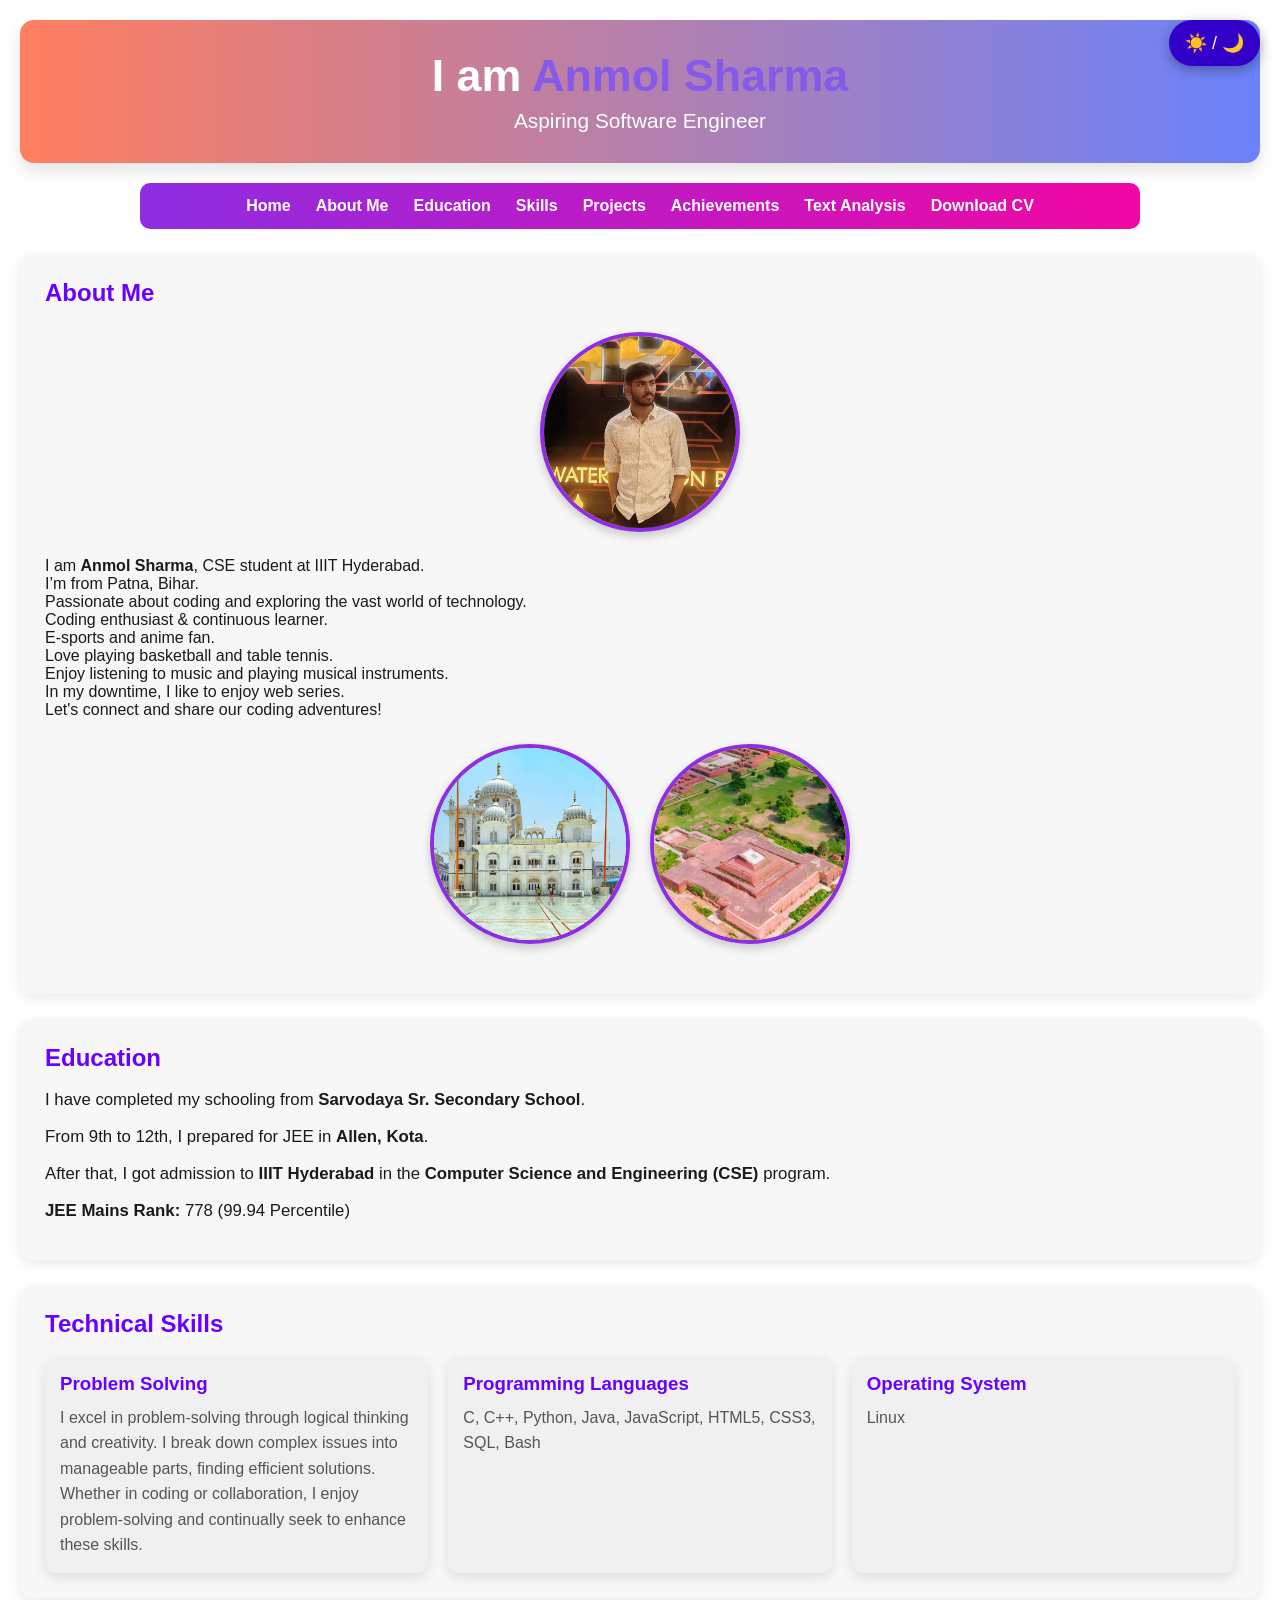
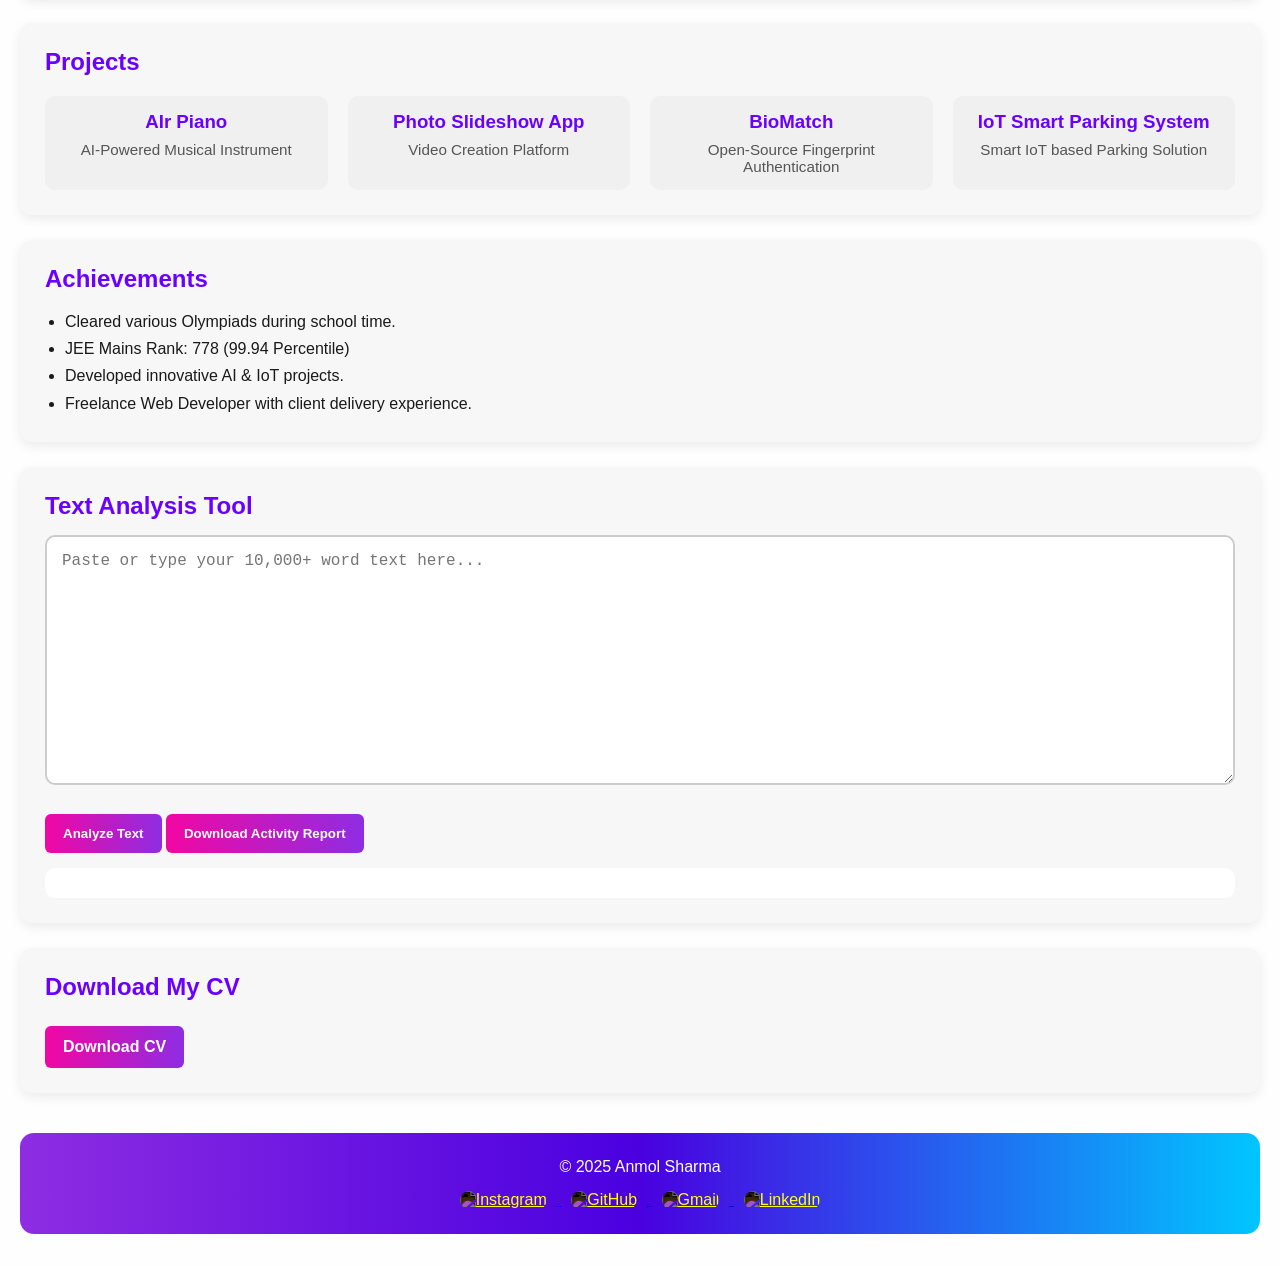
==== index.html @ 93cb4951 "Update index.html" ====
<!DOCTYPE html>
<html lang="en">

<head>
    <meta charset="UTF-8">
    <meta name="viewport" content="width=device-width, initial-scale=1.0">
    <title>Anmol Sharma | Portfolio</title>
    <link rel="stylesheet" href="style.css">
    <script src="script.js" defer></script>
</head>

<body id="home">

    <!-- Toggle Dark/Light Mode -->
    <div class="toggle-btn" onclick="toggleMode()">☀️ / 🌙</div>

    <header>
        <h1>I am <span class="typewriter"></span></h1>
        <p>Aspiring Software Engineer</p>
    </header>

    <!-- Navigation Bar -->
    <nav class="navbar">
        <a href="#home">Home</a>
        <a href="#about">About Me</a>
        <a href="#education">Education</a>
        <a href="#skills">Skills</a>
        <a href="#projects">Projects</a>
        <a href="#achievements">Achievements</a>
        <a href="#text-analysis">Text Analysis</a>
        <a href="#cv">Download CV</a>
    </nav>

    <!-- About Section -->
    <section id="about">
        <h2>About Me</h2>
    
        <div class="profile-container">
            <img src="anmol.jpg" alt="Anmol Sharma">
        </div>
    
        <p>I am <strong> Anmol Sharma</strong>, CSE student at IIIT Hyderabad.</p>
    
        <p>I’m from Patna, Bihar.</p>
    
        <p>Passionate about coding and exploring the vast world of technology.</p>
    
        <p>Coding enthusiast & continuous learner.</p>
    
        <p>E-sports and anime fan.</p>
    
        <p>Love playing basketball and table tennis.</p>
    
        <p>Enjoy listening to music and playing musical instruments.</p>
    
        <p>In my downtime, I like to enjoy web series.</p>
    
        <p>Let's connect and share our coding adventures!</p>
    
        <div class="profile-container">
            <img src="birthplace.jpg" alt="Birthplace">
            <img src="birthplace2.jpg" alt="Birthplace">
        </div>
    </section>

    <section id="education">
        <h2>Education</h2>
        <p>I have completed my schooling from <strong>Sarvodaya Sr. Secondary School</strong>.</p>
        <p>From 9th to 12th, I prepared for JEE in <strong>Allen, Kota</strong>.</p>
        <p>After that, I got admission to <strong>IIIT Hyderabad</strong> in the <strong>Computer Science and Engineering (CSE)</strong> program.</p>
        <p><strong>JEE Mains Rank:</strong> 778 (99.94 Percentile)</p>
    </section>

    <section id="skills">
        <h2>Technical Skills</h2>
    
        <div class="skills-container">
    
            <div class="skill-card">
                <h3>Problem Solving</h3>
                <p>I excel in problem-solving through logical thinking and creativity. I break down complex issues into manageable parts, finding efficient solutions. Whether in coding or collaboration, I enjoy problem-solving and continually seek to enhance these skills.</p>
            </div>
    
            <div class="skill-card">
                <h3>Programming Languages</h3>
                <p>C, C++, Python, Java, JavaScript, HTML5, CSS3, SQL, Bash</p>
            </div>
    
            <div class="skill-card">
                <h3>Operating System</h3>
                <p>Linux</p>
            </div>
    
        </div>
    </section>

    <section id="projects">
        <h2>Projects</h2>
    
        <div class="project-list">
            <div class="project-item">
                <a href="https://github.com/cyclomati/AIr-Piano-Interactive-AI-Powered-Musical-Instrument.git" target="_blank">
                    <h3>AIr Piano</h3>
                    <p>AI-Powered Musical Instrument</p>
                </a>
            </div>
    
            <div class="project-item">
                <a href="https://github.com/cyclomati/Photo-slideshow-App-Web-Based-Video-Creation-Platform-.git" target="_blank">
                    <h3>Photo Slideshow App</h3>
                    <p>Video Creation Platform</p>
                </a>
            </div>
    
            <div class="project-item">
                <h3>BioMatch</h3>
                <p>Open-Source Fingerprint Authentication</p>
            </div>
    
            <div class="project-item">
                <h3>IoT Smart Parking System</h3>
                <p>Smart IoT based Parking Solution</p>
            </div>
        </div>
    </section>

    <section id="achievements">
        <h2>Achievements</h2>
        <ul>
            <li>Cleared various Olympiads during school time.</li>
            <li>JEE Mains Rank: 778 (99.94 Percentile)</li>
            <li>Developed innovative AI & IoT projects.</li>
            <li>Freelance Web Developer with client delivery experience.</li>
        </ul>
    </section>
    
    <section id="text-analysis">
        <h2>Text Analysis Tool</h2>
        <textarea id="inputText" rows="12" placeholder="Paste or type your 10,000+ word text here..."></textarea>
        <br>
        <button onclick="analyzeText()" class="btn">Analyze Text</button>
        <button onclick="downloadReport()" class="btn">Download Activity Report</button>
        <div id="analysisResult"></div>
    </section>

    <section id="cv">
        <h2>Download My CV</h2>
        <a href="AnmolResume.pdf" download class="btn">Download CV</a>
    </section>

    <footer>
        <p class="glow">&copy; 2025 Anmol Sharma</p>
        <div class="social-icons">
            <a href="https://www.instagram.com/anmol_sharma_006900" target="_blank">
                <img src="https://cdn.jsdelivr.net/gh/simple-icons/simple-icons/icons/instagram.svg" alt="Instagram">
            </a>
            <a href="https://github.com/cyclomati" target="_blank">
                <img src="https://cdn.jsdelivr.net/gh/simple-icons/simple-icons/icons/github.svg" alt="GitHub">
            </a>
            <a href="mailto:anmolsharma006900@gmail.com">
                <img src="https://cdn.jsdelivr.net/gh/simple-icons/simple-icons/icons/gmail.svg" alt="Gmail">
            </a>
            <a href="https://www.linkedin.com/in/anmol-sharma-aab67a315/" target="_blank">
                <img src="https://cdn.jsdelivr.net/gh/simple-icons/simple-icons/icons/linkedin.svg" alt="LinkedIn">
        </div>
    </footer>

</body>

</html>
---- style.css ----
/* Reset */
* {
  margin: 0;
  padding: 0;
  box-sizing: border-box;
  transition: all 0.3s ease;
  scroll-behavior: smooth;
}

body {
  background-color: #fefefe;
  color: #1a1a1a;
  padding: 20px;
  font-family: 'Segoe UI', Tahoma, Geneva, Verdana, sans-serif;
}

.dark-mode {
  background-color: #121212;
  color: #e0e0e0;
}

/* Header */
header {
  background: linear-gradient(90deg, #ff7e5f, #6a82fb);
  color: white;
  text-align: center;
  padding: 30px 10px;
  border-radius: 14px;
  margin-bottom: 20px;
  box-shadow: 0 8px 16px rgba(0,0,0,0.1);
}

header h1 {
  font-size: 2.8rem;
}

header p {
  font-size: 1.3rem;
  margin-top: 8px;
}

/* Toggle Button */
.toggle-btn {
  position: fixed;
  top: 20px;
  right: 20px;
  background: #3200c8;
  color: #fff;
  padding: 12px 16px;
  border-radius: 50px;
  font-size: 18px;
  cursor: pointer;
  z-index: 1001;
  box-shadow: 0 4px 12px rgba(0, 0, 0, 0.3);
}

.toggle-btn:hover {
  background: #ff7e5f;
  transform: rotate(180deg);
}

/* Navbar */
.navbar {
  display: flex;
  flex-wrap: wrap;
  justify-content: center;
  gap: 25px;
  background: linear-gradient(90deg, #8e2de2, #f107a3);
  padding: 14px 20px;
  border-radius: 10px;
  margin: 20px auto;
  max-width: 1000px;
  position: sticky;
  top: 0;
  z-index: 1000;
}

.navbar a {
  color: #fff;
  text-decoration: none;
  font-weight: 600;
  font-size: 1rem;
}

.navbar a:hover {
  color: yellow;
}

/* Sections */
section {
  padding: 25px;
  margin: 25px 0;
  background-color: #f7f7f7;
  border-radius: 12px;
  box-shadow: 0 4px 12px rgba(0,0,0,0.08);
}

.dark-mode section {
  background-color: #1f1f1f;
}

section h2 {
  margin-bottom: 15px;
  color: #6a00ff;
}

/* Profile Image */
.profile-container {
  display: flex;
  justify-content: center;
  margin: 15px 0;
}

.profile-container img {
  width: 200px;
  height: 200px;
  border-radius: 50%;
  object-fit: cover;
  border: 4px solid #8e2de2;
  box-shadow: 0 4px 10px rgba(0, 0, 0, 0.2);
  transition: transform 0.3s;
}

.profile-container img:hover {
  transform: scale(1.1);
}

/* Lists */
ul {
  padding-left: 20px;
  line-height: 1.7;
}

/* Images */
img {
  width: 200px;
  height: auto;
  border-radius: 10px;
  margin: 10px;
}

/* Textarea */
#inputText {
  width: 100%;
  padding: 15px;
  border-radius: 10px;
  font-size: 1rem;
  border: 2px solid #ccc;
  margin-bottom: 15px;
  resize: vertical;
}

.dark-mode #inputText {
  background-color: #222;
  color: #eee;
  border-color: #555;
}

/* Analysis Result */
#analysisResult {
  background-color: #ffffff;
  color: #000000;
  padding: 15px;
  border-radius: 10px;
  margin-top: 15px;
  white-space: pre-wrap;
}

.dark-mode #analysisResult {
  background-color: #1f1f1f;
  color: #e0e0e0;
}

/* Button */
.btn {
  display: inline-block;
  background: linear-gradient(90deg, #f107a3, #8e2de2);
  color: white;
  padding: 12px 18px;
  border-radius: 6px;
  border: none;
  cursor: pointer;
  margin-top: 10px;
  font-weight: bold;
  text-decoration: none;
}

.btn:hover {
  background: linear-gradient(90deg, #8e2de2, #f107a3);
}

/* Footer */
footer {
  background: linear-gradient(90deg, #8e2de2, #4a00e0, #00c6ff);
  color: white;
  text-align: center;
  padding: 25px 10px;
  border-radius: 14px;
  margin-top: 40px;
}

.social-icons {
  margin-top: 15px;
}

.social-icons a img {
  width: 30px;
  margin: 0 10px;
  filter: invert(1);
  transition: transform 0.3s, filter 0.3s;
}

.social-icons a img:hover {
  transform: scale(1.3);
  filter: invert(0.5) sepia(1) hue-rotate(200deg) saturate(2);
}

/* Responsive */
@media (max-width: 768px) {
  header h1 {
    font-size: 2rem;
  }

  .navbar {
    gap: 15px;
    flex-direction: column;
    align-items: center;
  }

  img {
    width: 140px;
  }

  .toggle-btn {
    font-size: 16px;
    padding: 10px;
  }
}
section#education p {
  font-size: 1.05rem;
  line-height: 1.6;
  margin-bottom: 10px;
}
.typewriter {
  color: rgb(133, 90, 233);
  font-weight: bold;
}
.navbar a:hover {
  color: rgb(227, 181, 117);
  transform: scale(1.1);
}
.dark-mode .glow {
  color: #fff;
  animation: glow 2s ease-in-out infinite alternate;
}

@keyframes glow {
  from { text-shadow: 0 0 5px #fff, 0 0 10px #8e2de2; }
  to { text-shadow: 0 0 20px #fff, 0 0 30px #f107a3; }
}
.project-list {
  display: grid;
  grid-template-columns: repeat(auto-fit, minmax(250px, 1fr));
  gap: 20px;
  margin-top: 20px;
}

.project-item {
  padding: 15px;
  border-radius: 10px;
  background-color: #f0f0f0;
  transition: transform 0.3s, background 0.3s;
  text-align: center;
}

.dark-mode .project-item {
  background-color: #1f1f1f;
}

.project-item:hover {
  transform: translateY(-5px);
  background-color: #ececec;
}

.project-item h3 {
  color: #6a00ff;
  margin-bottom: 8px;
}

.project-item p {
  color: #555;
  font-size: 0.95rem;
}

.project-item a {
  text-decoration: none;
}
.skills-container {
  display: grid;
  grid-template-columns: repeat(auto-fit, minmax(250px, 1fr));
  gap: 20px;
  margin-top: 20px;
}

.skill-card {
  padding: 15px;
  background-color: #f0f0f0;
  border-radius: 10px;
  box-shadow: 0 4px 12px rgba(0,0,0,0.1);
  transition: transform 0.3s;
}

.dark-mode .skill-card {
  background-color: #1f1f1f;
}

.skill-card:hover {
  transform: translateY(-5px);
}

.skill-card h3 {
  color: #6a00ff;
  margin-bottom: 10px;
}

.skill-card p {
  color: #555;
  line-height: 1.6;
  font-size: 1rem;
}
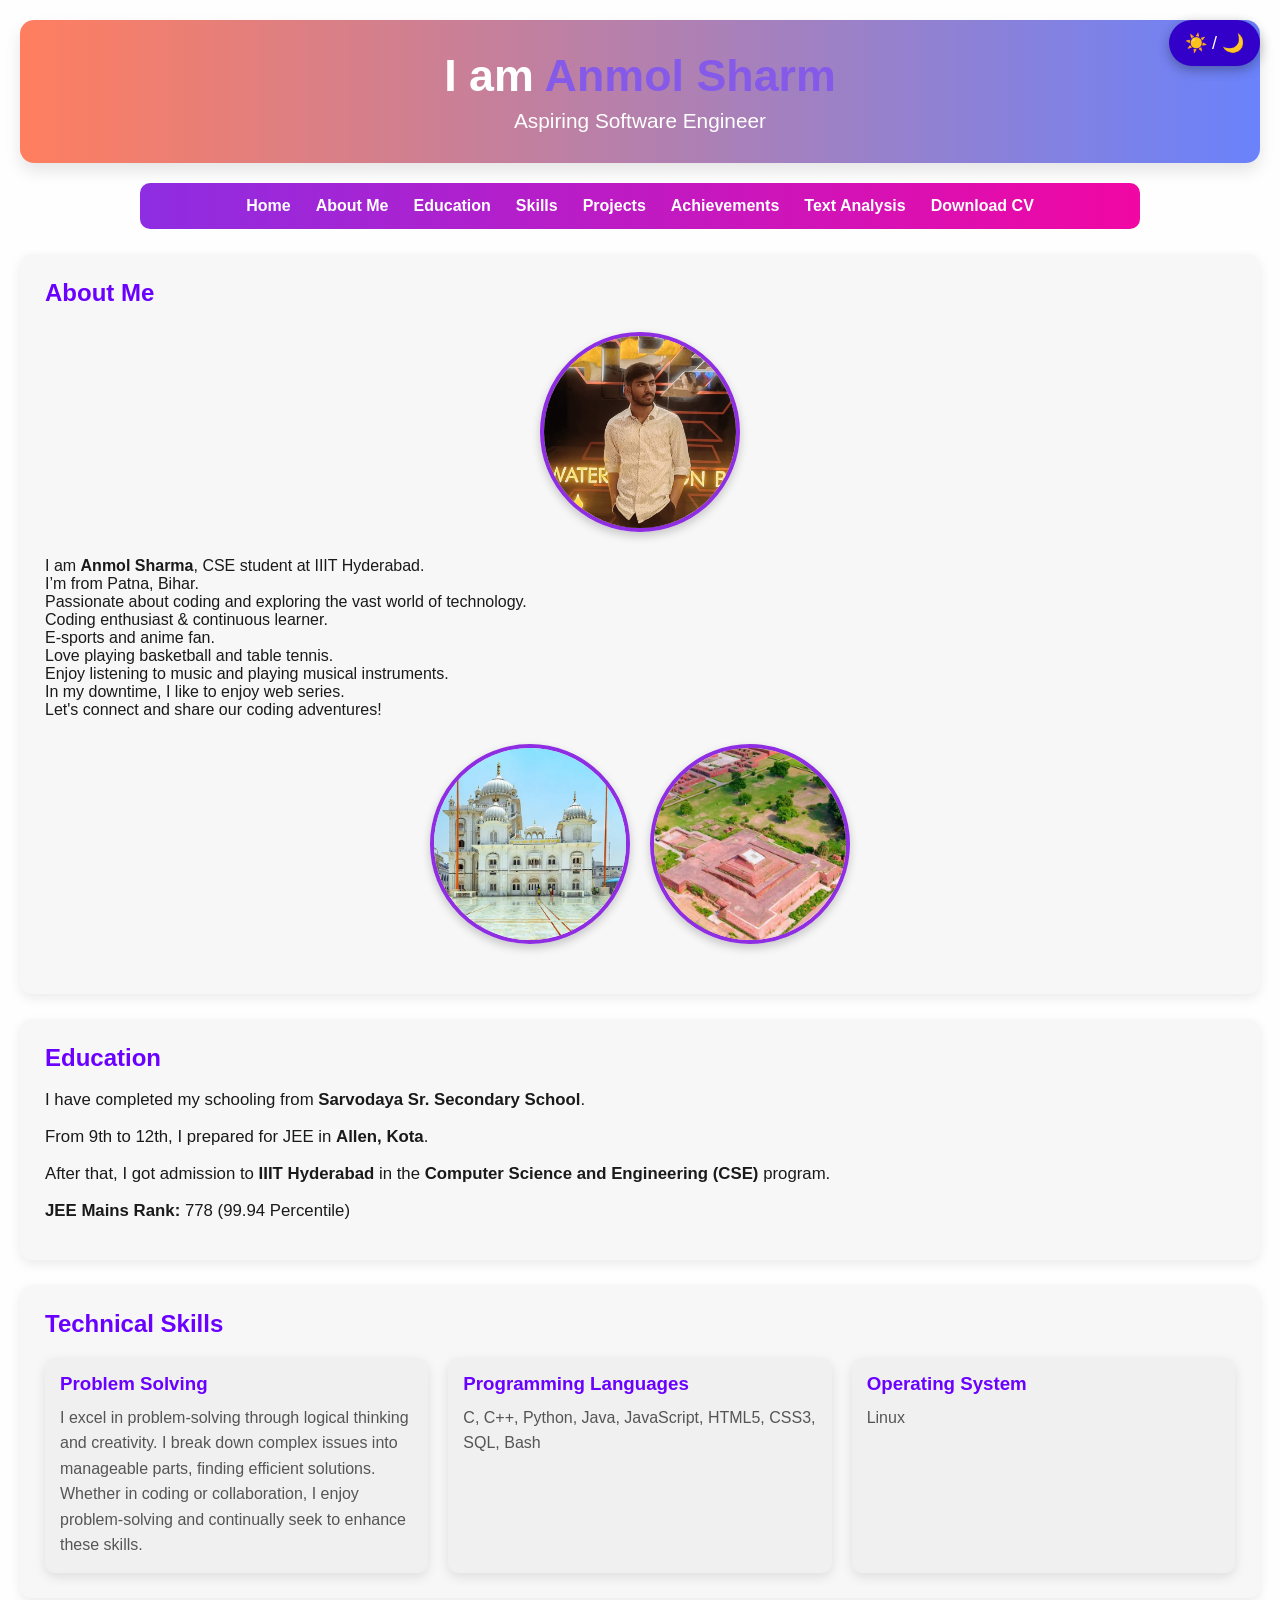
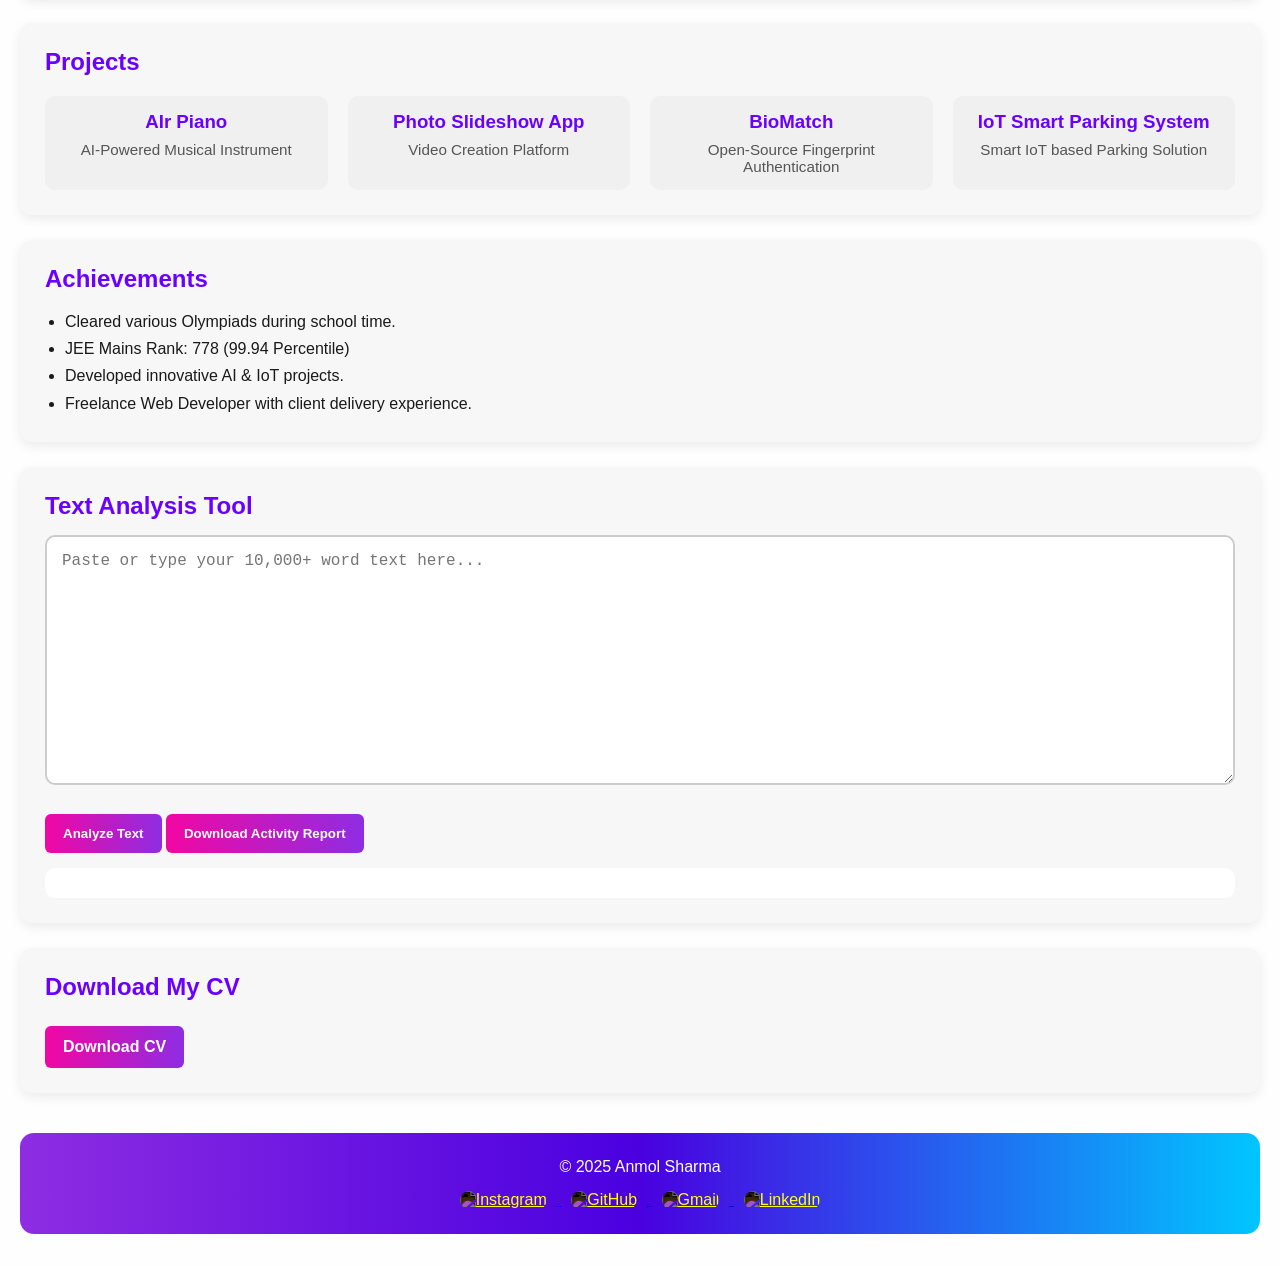
==== commit befb0153: "Update index.html" ====
--- a/index.html
+++ b/index.html
@@ -28,7 +28,7 @@
         <a href="#projects">Projects</a>
         <a href="#achievements">Achievements</a>
         <a href="#text-analysis">Text Analysis</a>
-        <a href="#cv">Download CV</a>
+        <a href="#cvsfwds">Download CV</a>
     </nav>
 
     <!-- About Section -->
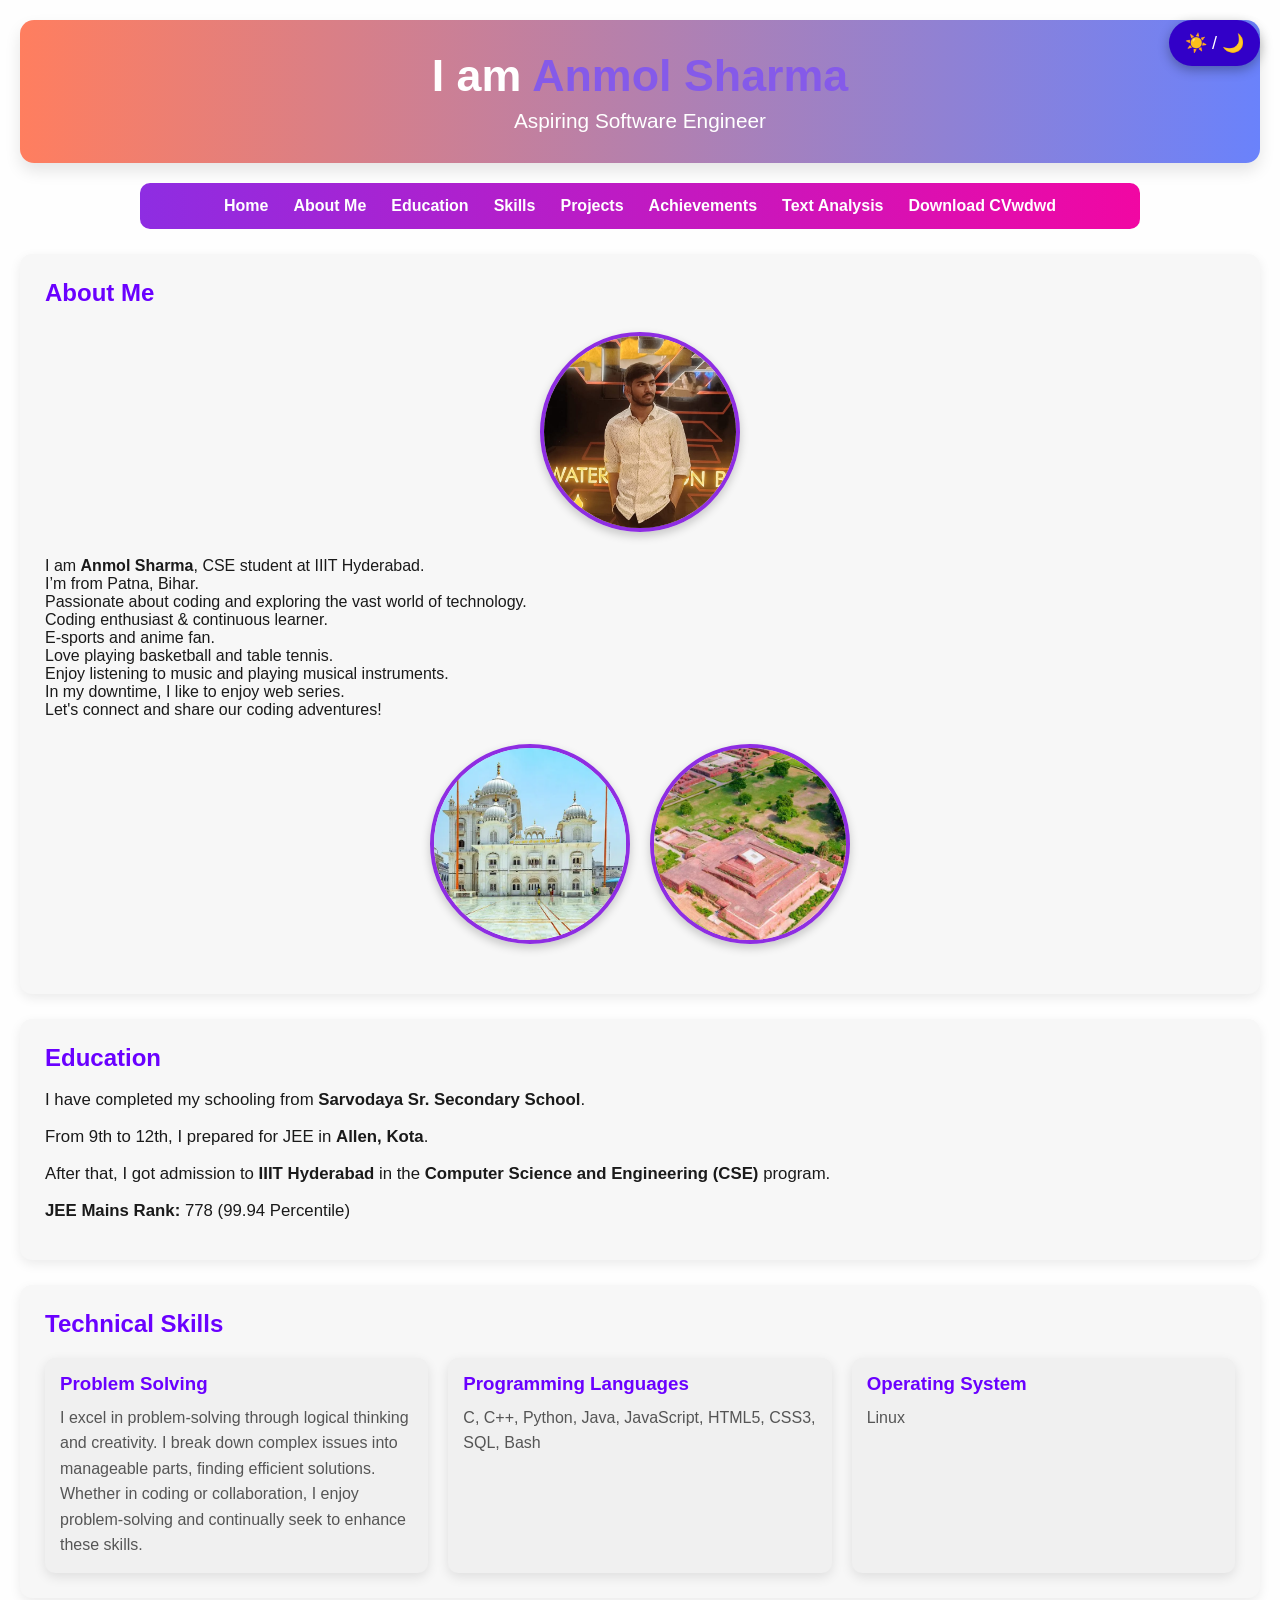
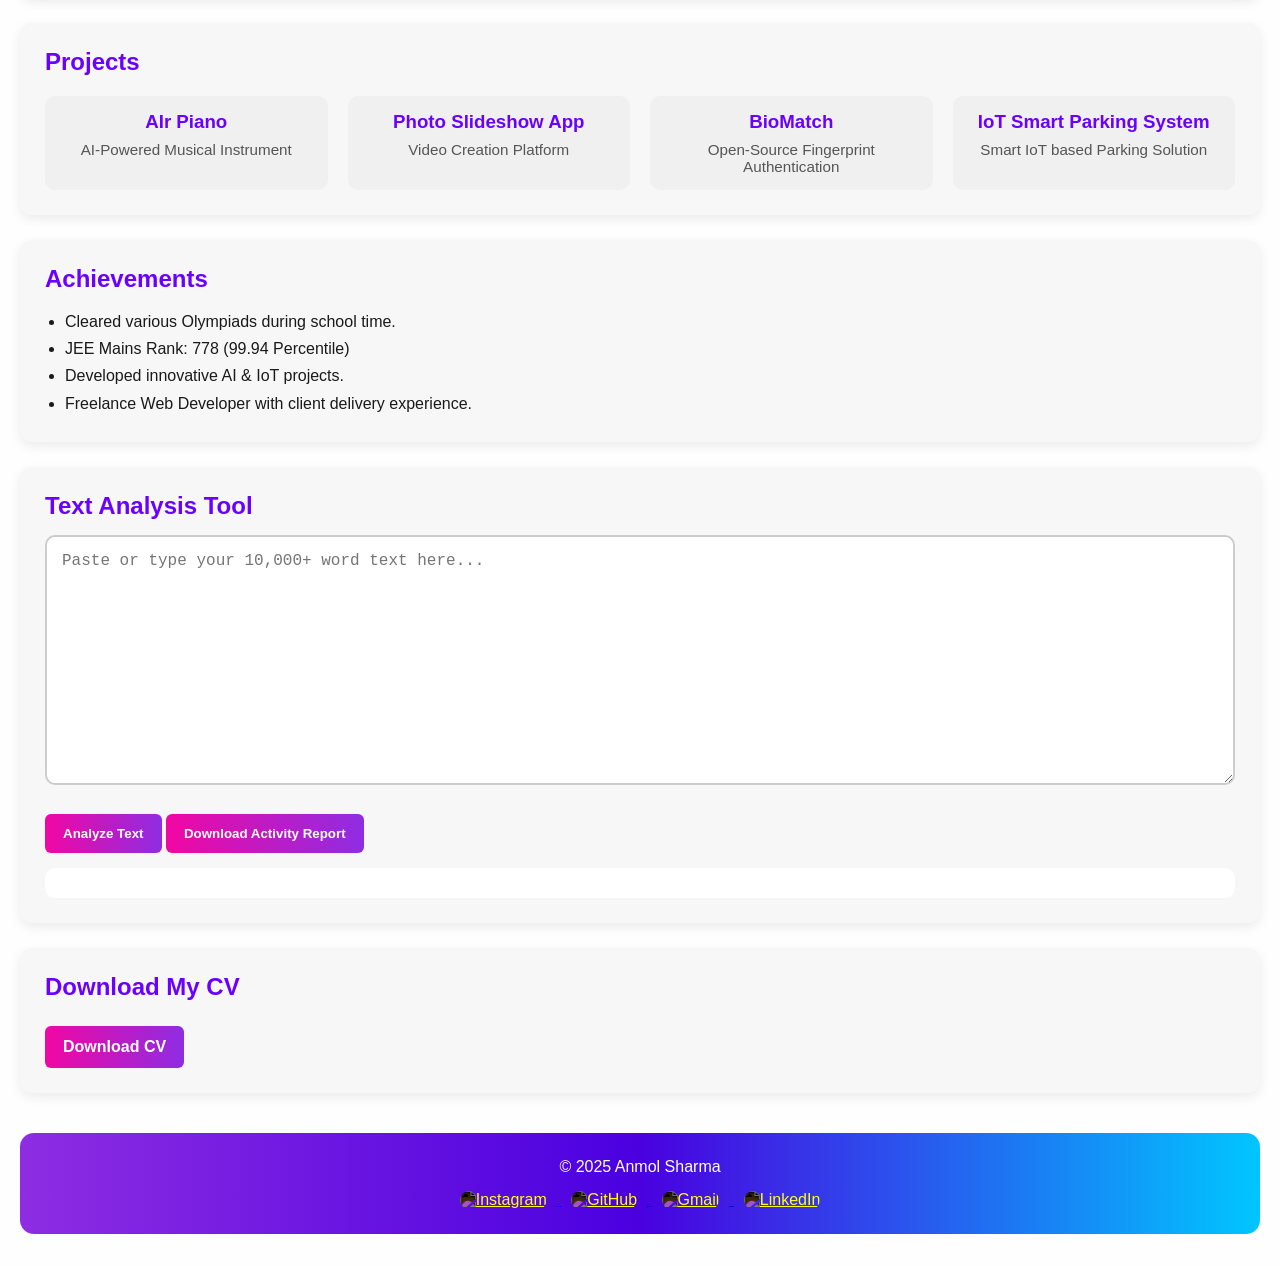
==== commit 0c83ad52: "Update index.html" ====
--- a/index.html
+++ b/index.html
@@ -28,7 +28,7 @@
         <a href="#projects">Projects</a>
         <a href="#achievements">Achievements</a>
         <a href="#text-analysis">Text Analysis</a>
-        <a href="#cvsfwds">Download CV</a>
+        <a href="#cv">Download CVwdwd</a>
     </nav>
 
     <!-- About Section -->
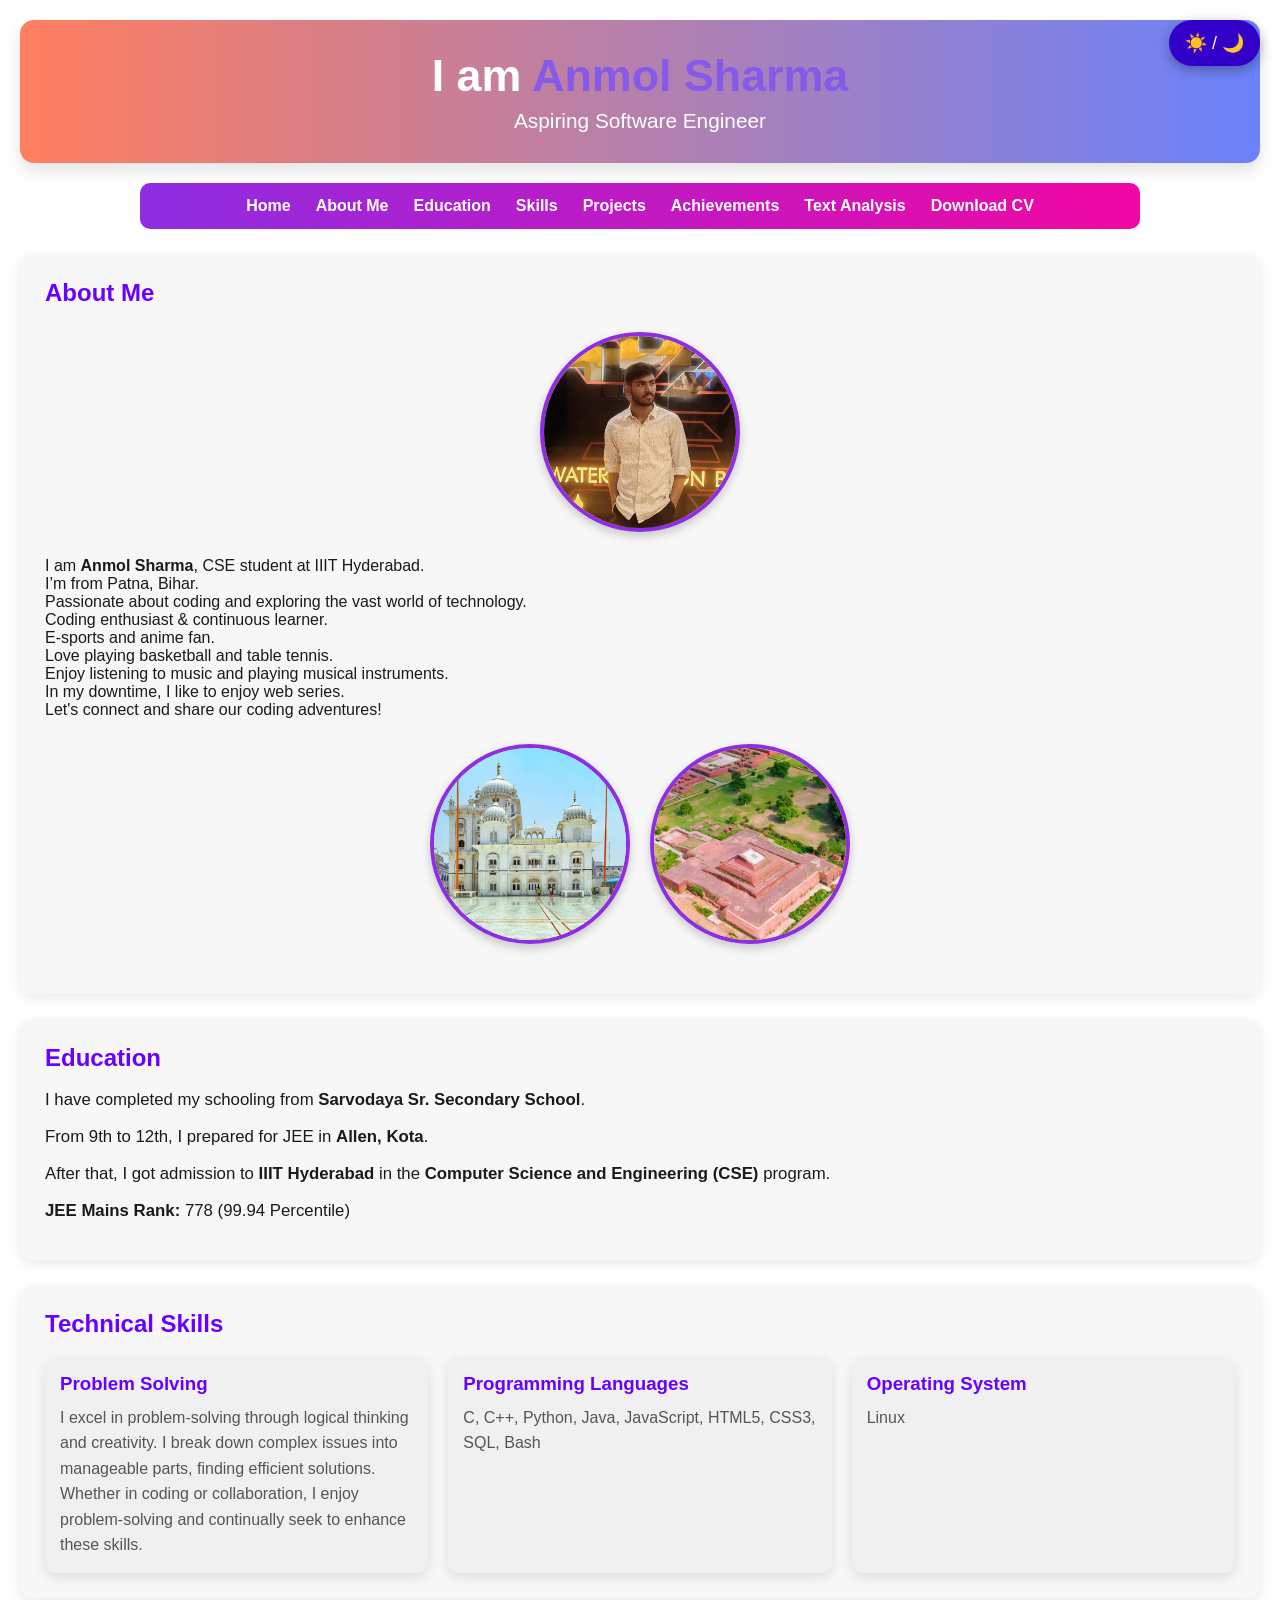
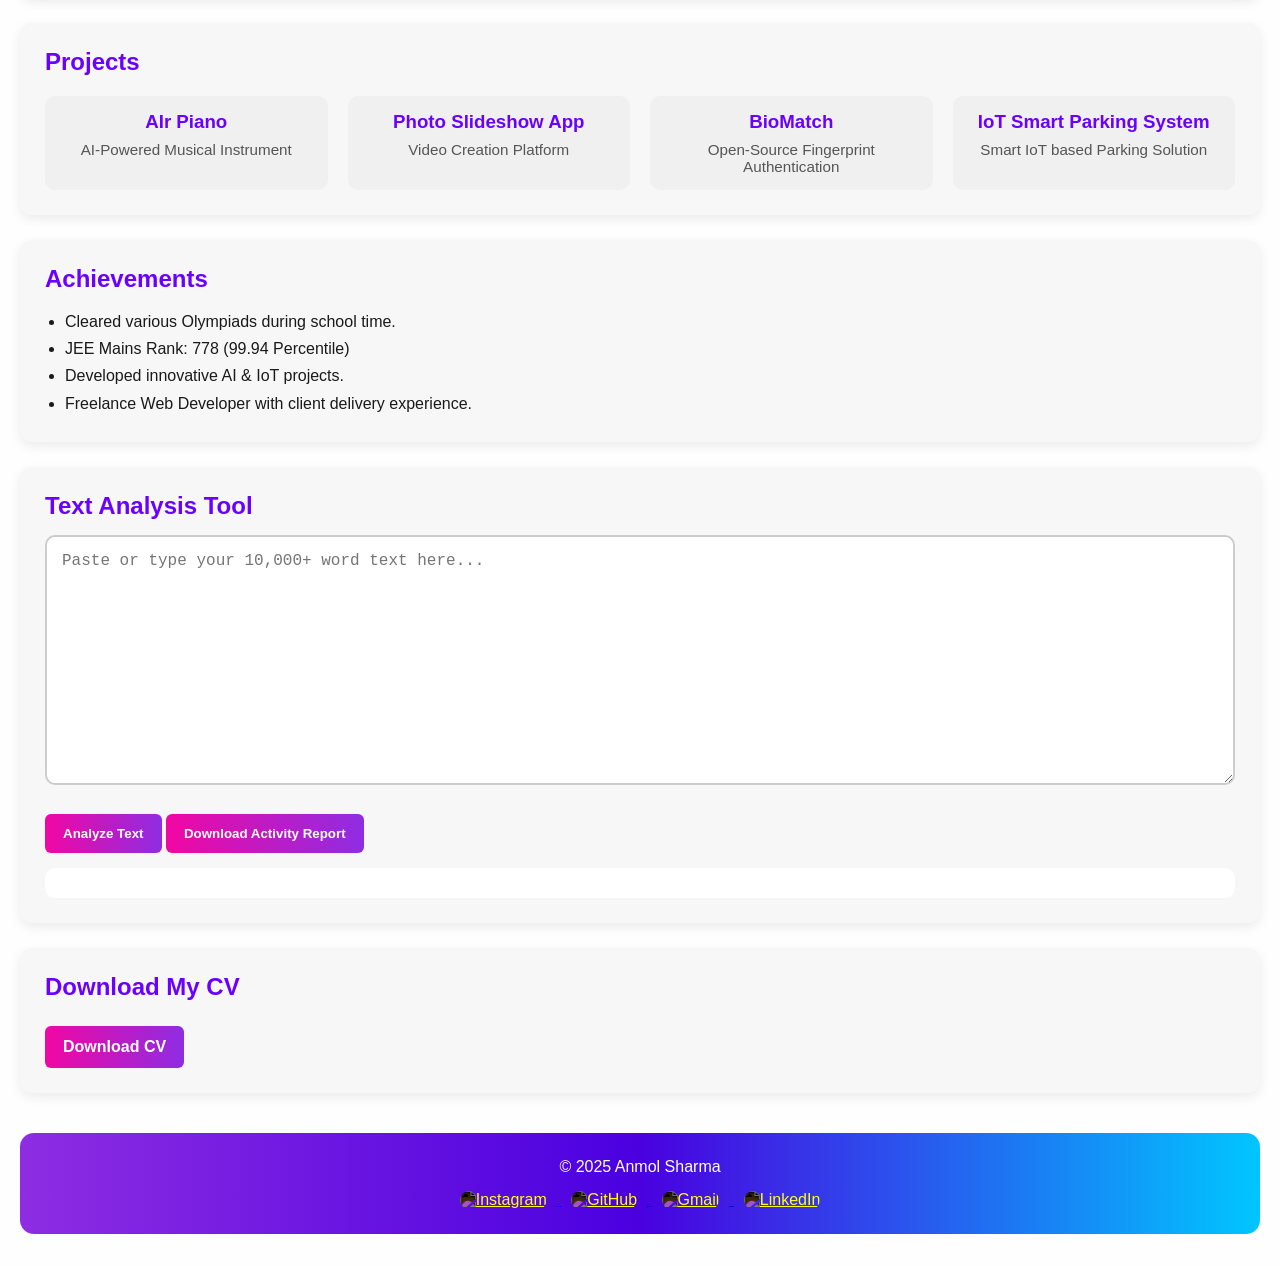
==== commit fed8fbf2: "Update index.html" ====
--- a/index.html
+++ b/index.html
@@ -28,7 +28,7 @@
         <a href="#projects">Projects</a>
         <a href="#achievements">Achievements</a>
         <a href="#text-analysis">Text Analysis</a>
-        <a href="#cv">Download CVwdwd</a>
+        <a href="#cv">Download CV</a>
     </nav>
 
     <!-- About Section -->
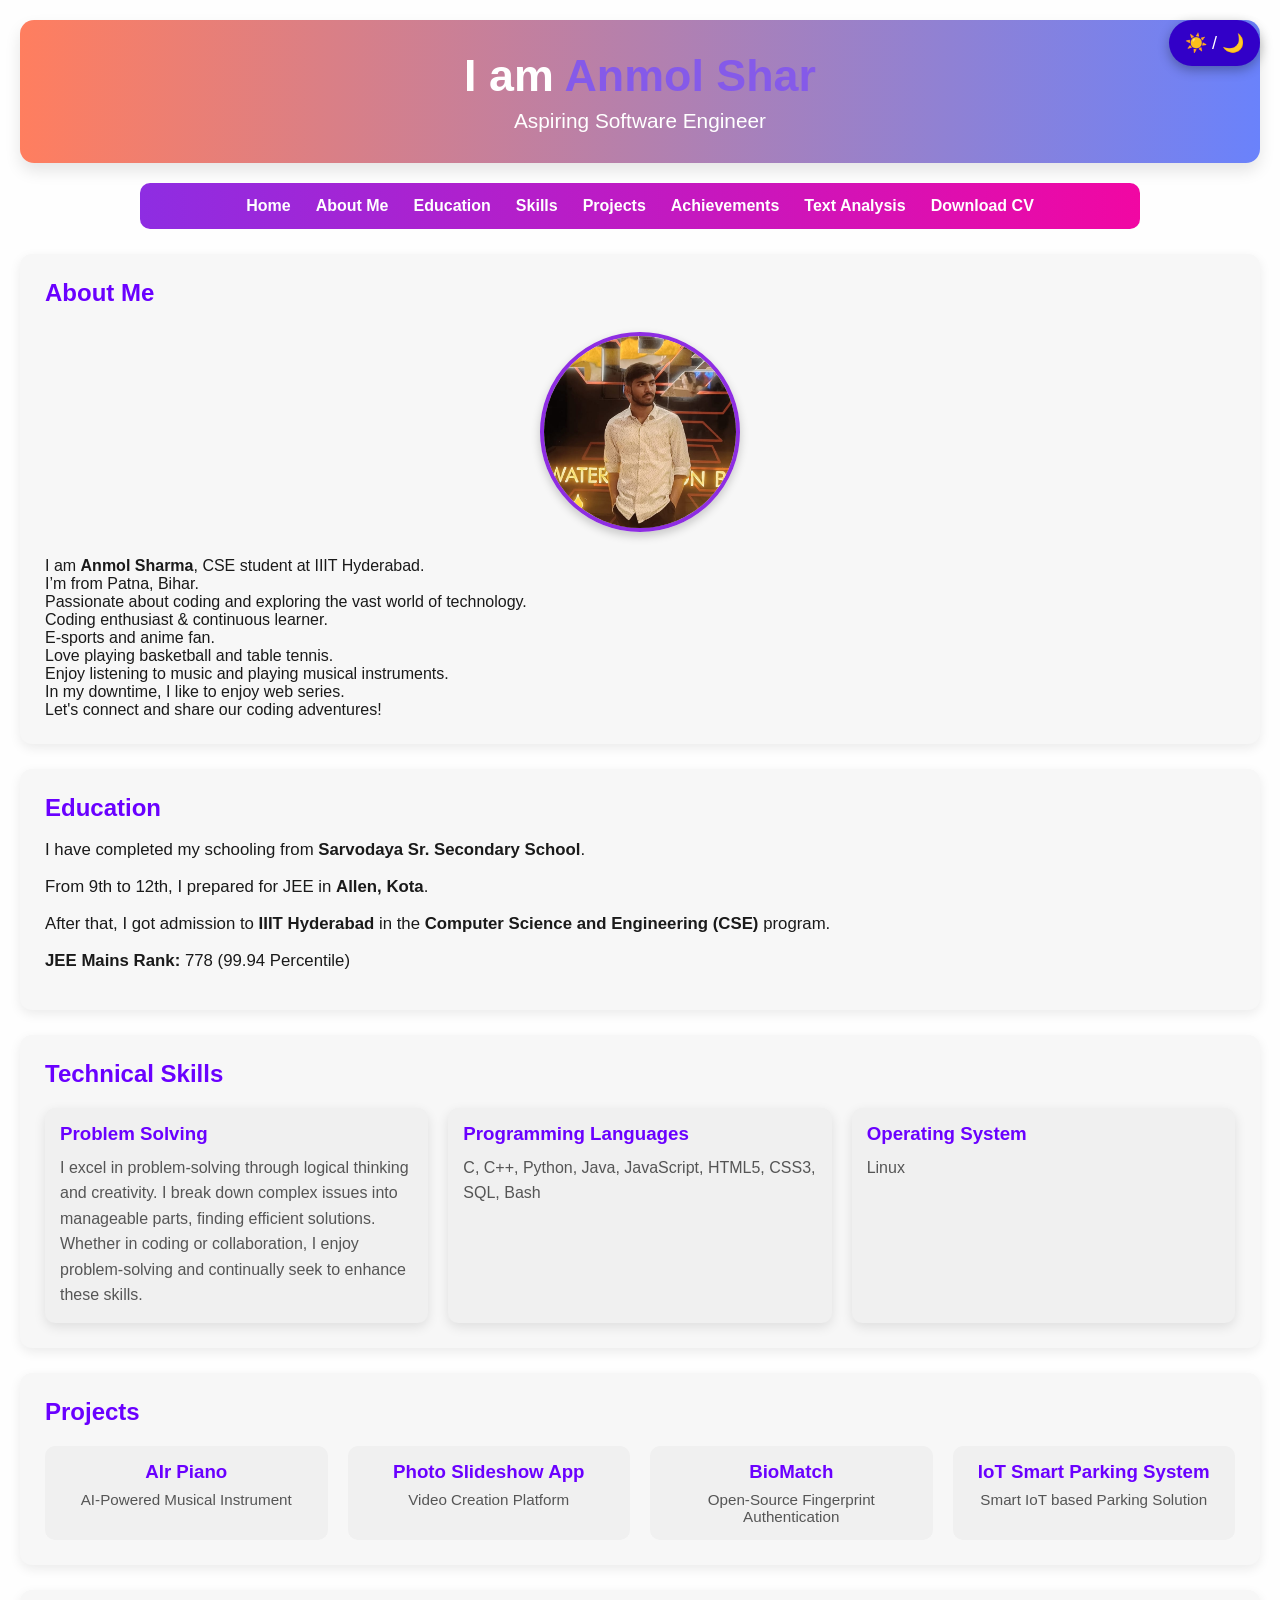
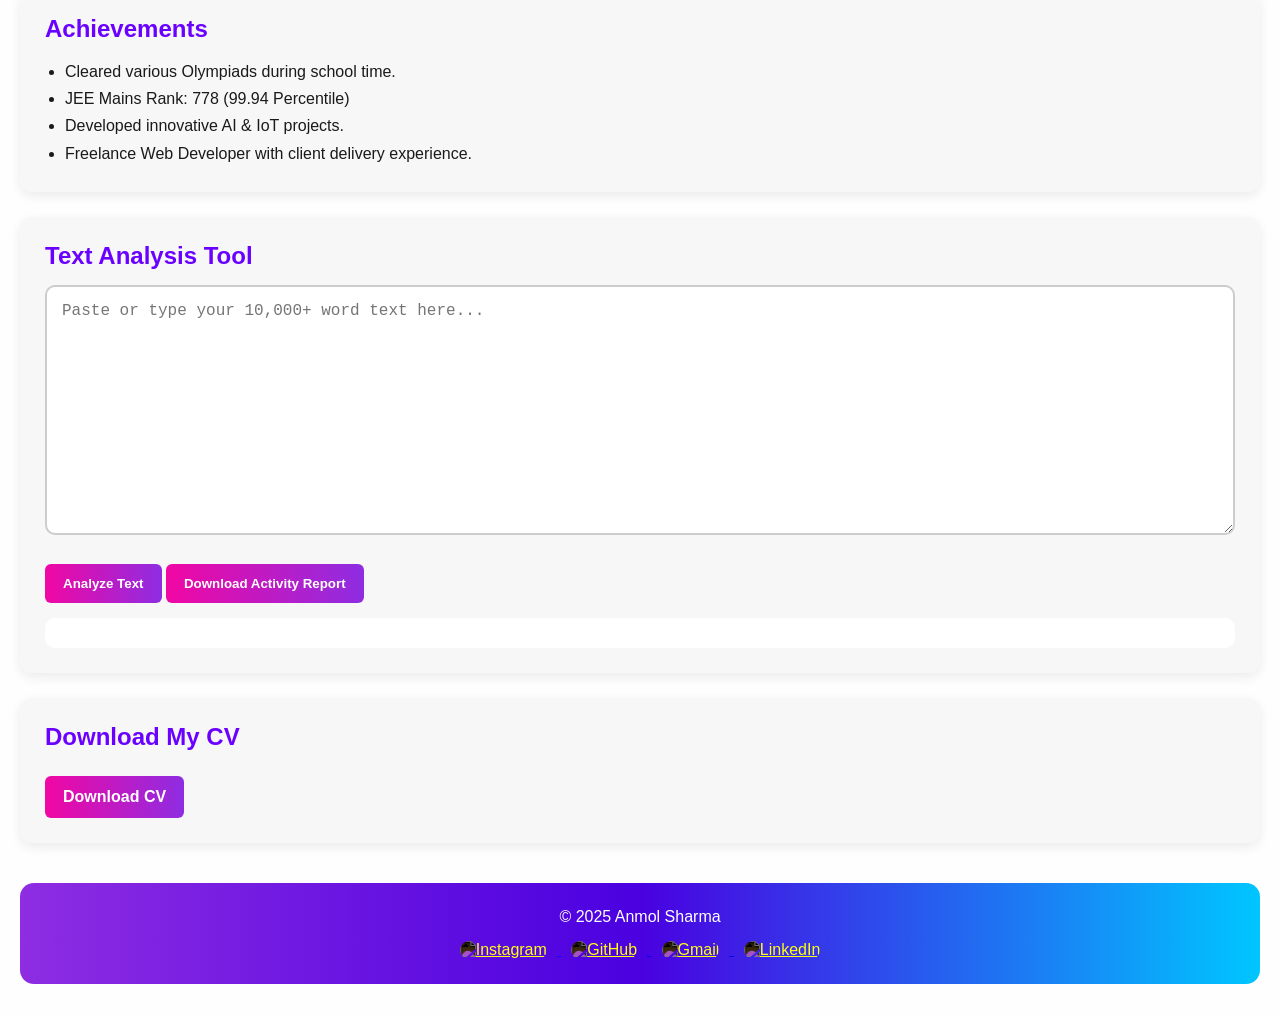
==== commit 735a6d75: "commit" ====
--- a/index.html
+++ b/index.html
@@ -57,10 +57,6 @@
     
         <p>Let's connect and share our coding adventures!</p>
     
-        <div class="profile-container">
-            <img src="birthplace.jpg" alt="Birthplace">
-            <img src="birthplace2.jpg" alt="Birthplace">
-        </div>
     </section>
 
     <section id="education">
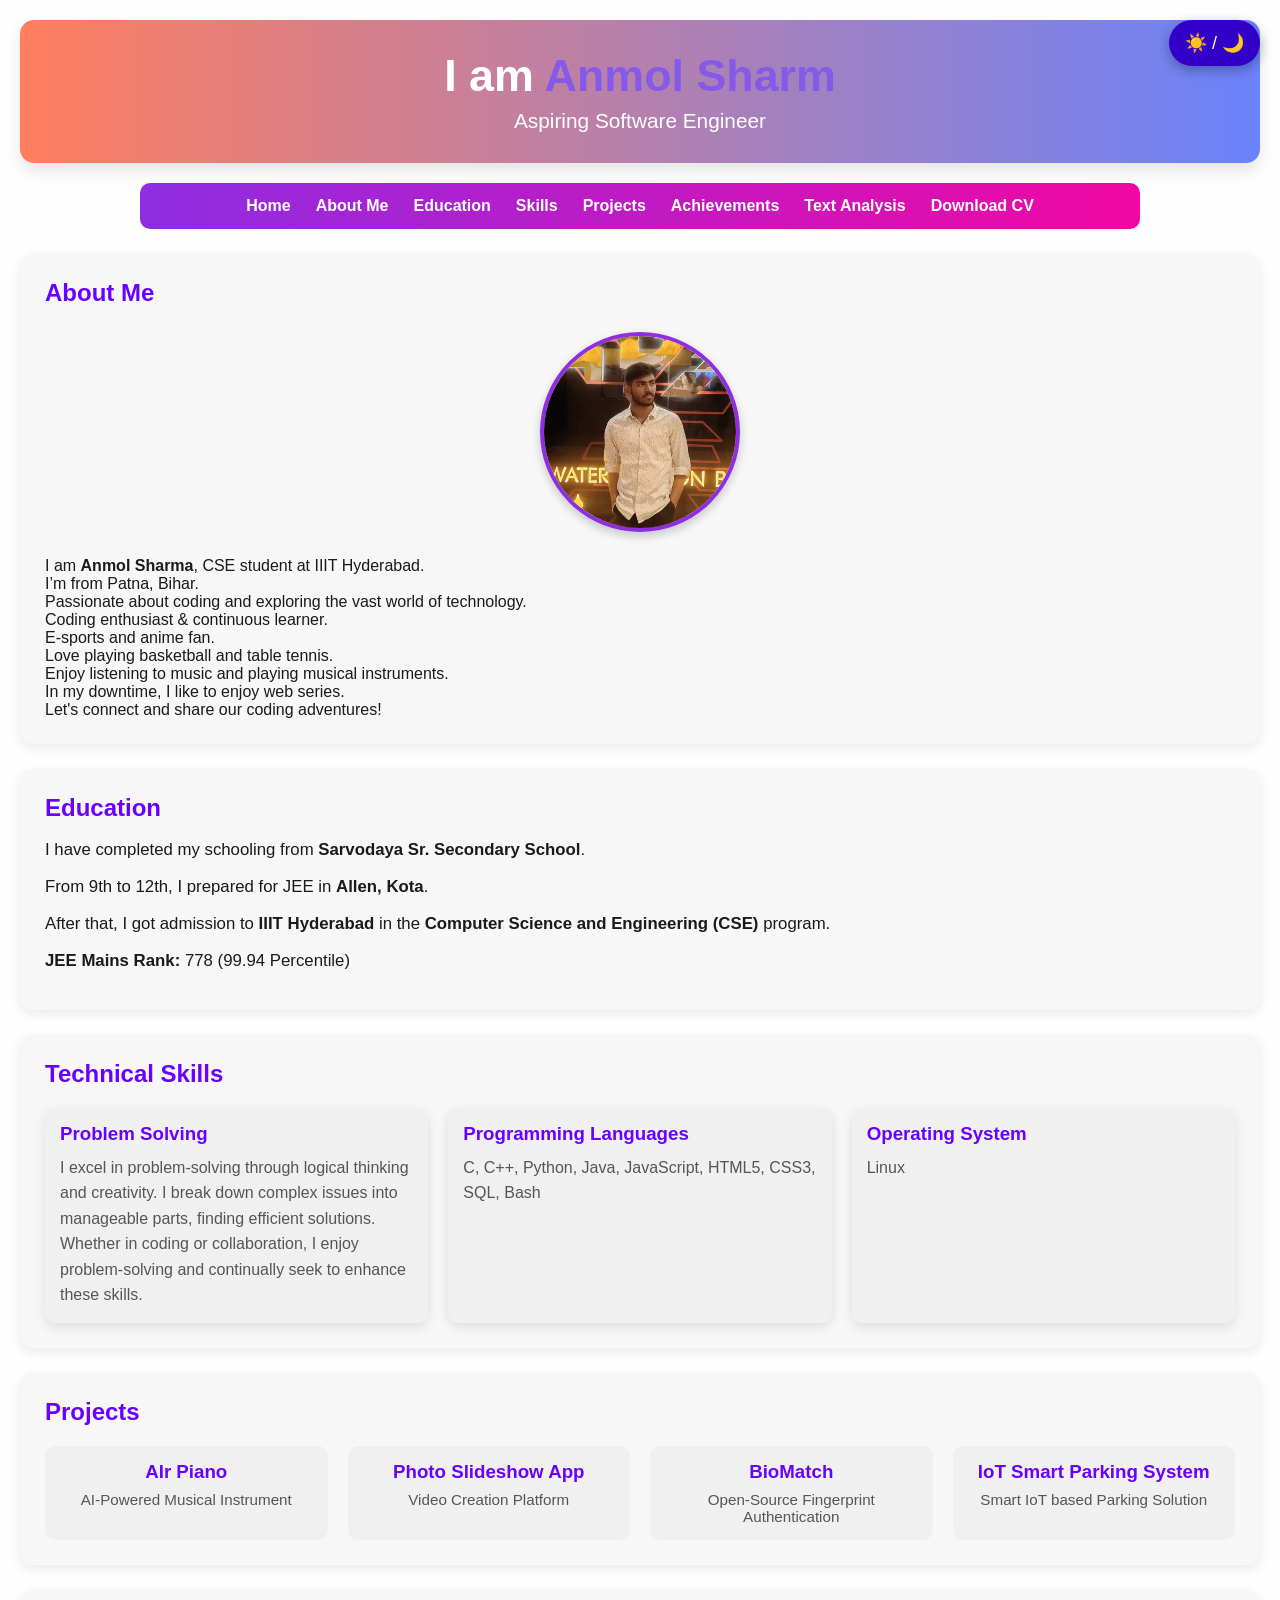
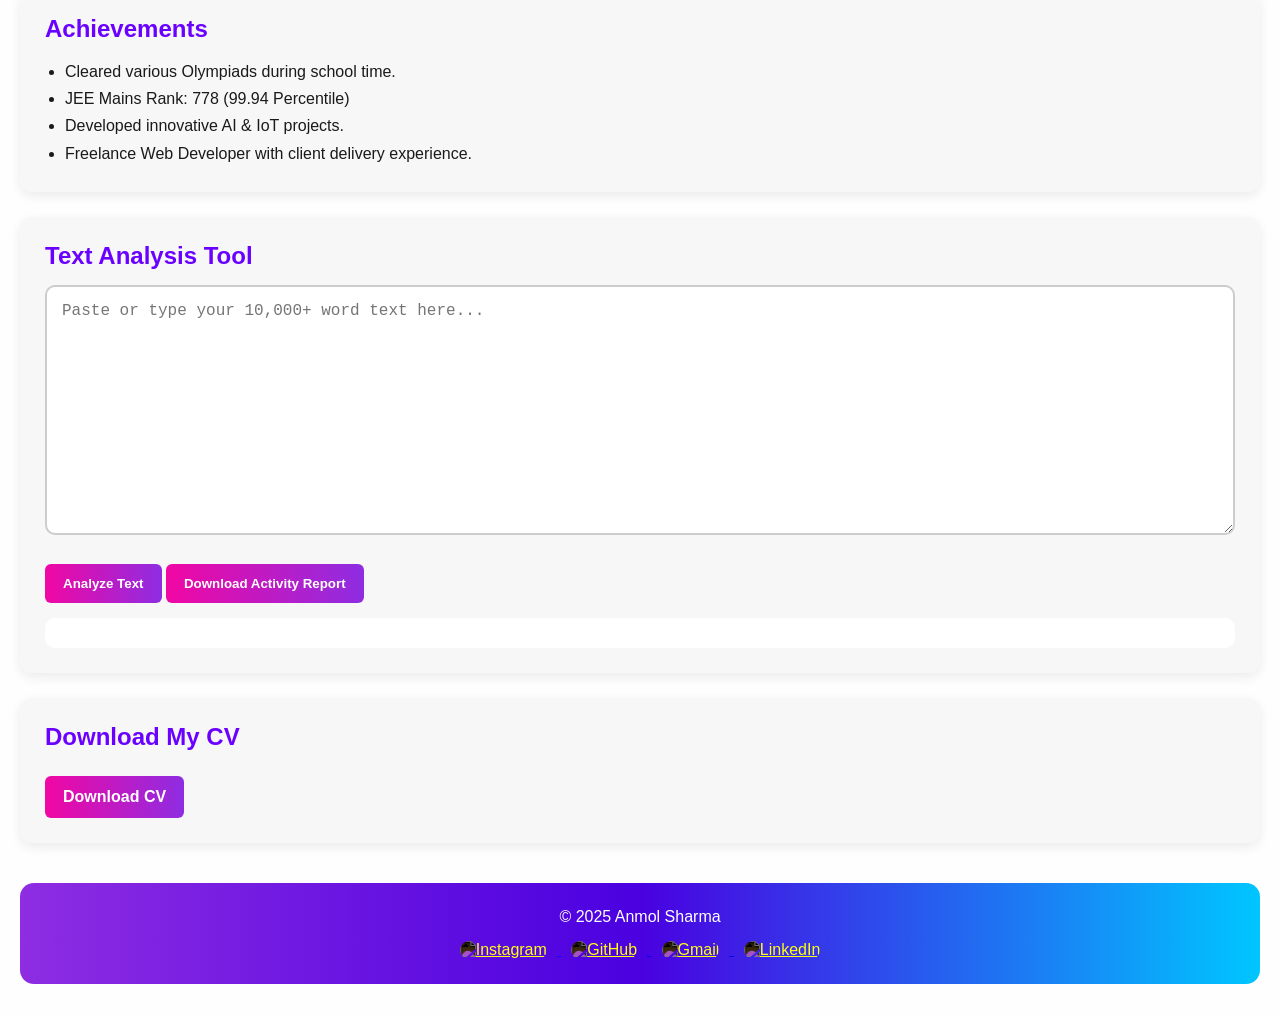
==== commit 40a24c74: "idjfh" ====
--- a/index.html
+++ b/index.html
@@ -19,17 +19,19 @@
         <p>Aspiring Software Engineer</p>
     </header>
 
-    <!-- Navigation Bar -->
-    <nav class="navbar">
-        <a href="#home">Home</a>
-        <a href="#about">About Me</a>
-        <a href="#education">Education</a>
-        <a href="#skills">Skills</a>
-        <a href="#projects">Projects</a>
-        <a href="#achievements">Achievements</a>
-        <a href="#text-analysis">Text Analysis</a>
-        <a href="#cv">Download CV</a>
-    </nav>
+<div class="hamburger" id="hamburger">&#9776;</div>
+
+<!-- Navigation Menu -->
+<nav class="navbar" id="navbar">
+  <a href="#home">Home</a>
+  <a href="#about">About Me</a>
+  <a href="#education">Education</a>
+  <a href="#skills">Skills</a>
+  <a href="#projects">Projects</a>
+  <a href="#achievements">Achievements</a>
+  <a href="#text-analysis">Text Analysis</a>
+  <a href="#cv">Download CV</a>
+</nav>
 
     <!-- About Section -->
     <section id="about">
--- a/style.css
+++ b/style.css
@@ -327,4 +327,49 @@
   color: #555;
   line-height: 1.6;
   font-size: 1rem;
+}
+/* Hamburger Icon (mobile only) */
+.hamburger {
+  display: none;
+  font-size: 2rem;
+  color: white;
+  background: linear-gradient(90deg, #8e2de2, #f107a3);
+  padding: 10px 16px;
+  border-radius: 8px;
+  cursor: pointer;
+  position: fixed;
+  top: 20px;
+  left: 20px;
+  z-index: 1100;
+  box-shadow: 0 4px 10px rgba(0, 0, 0, 0.3);
+}
+
+/* Mobile Navbar - initially hidden */
+.navbar.mobile-hidden {
+  display: none;
+  flex-direction: column;
+  gap: 20px;
+  padding: 20px;
+  background: linear-gradient(90deg, #8e2de2, #f107a3);
+  position: absolute;
+  top: 70px;
+  left: 10px;
+  right: 10px;
+  border-radius: 14px;
+  z-index: 1000;
+}
+
+/* Responsive Toggle */
+@media (max-width: 768px) {
+  .hamburger {
+    display: block;
+  }
+
+  .navbar {
+    display: none;
+  }
+
+  .navbar.active {
+    display: flex;
+  }
 }
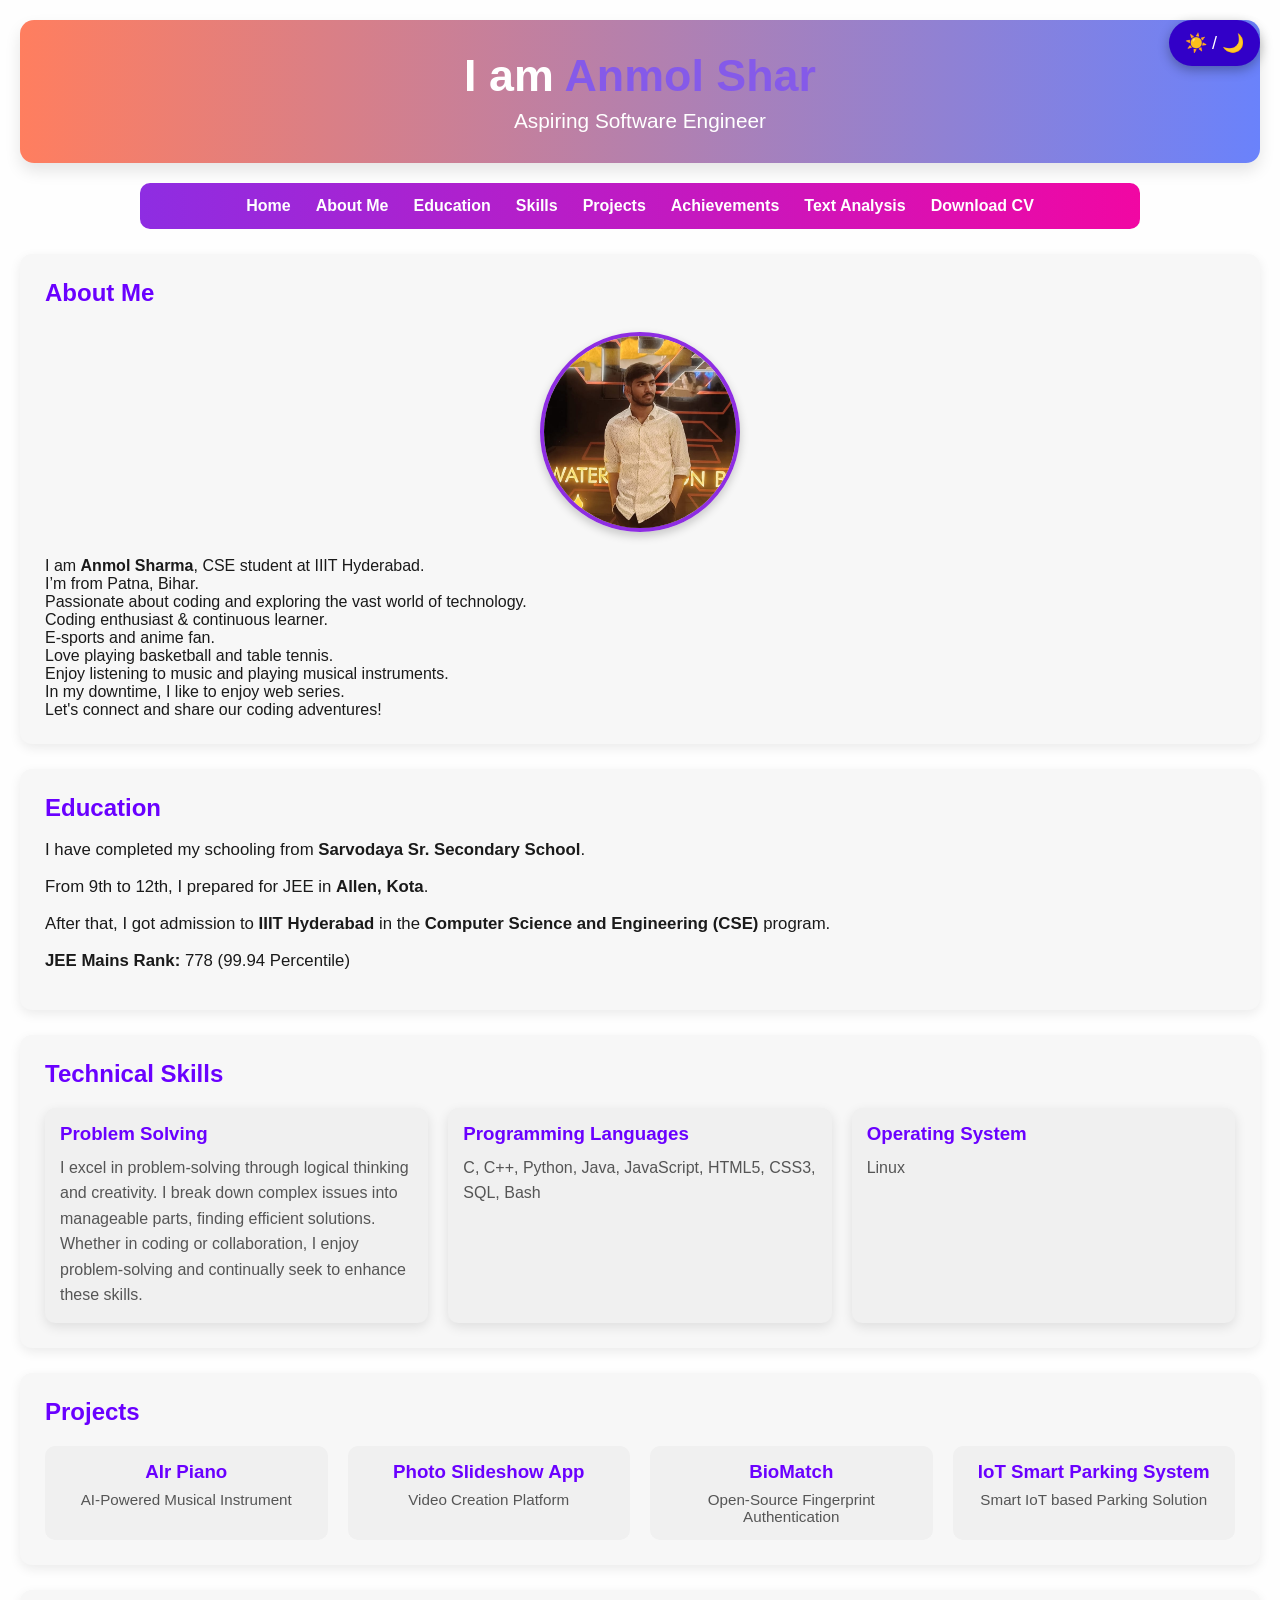
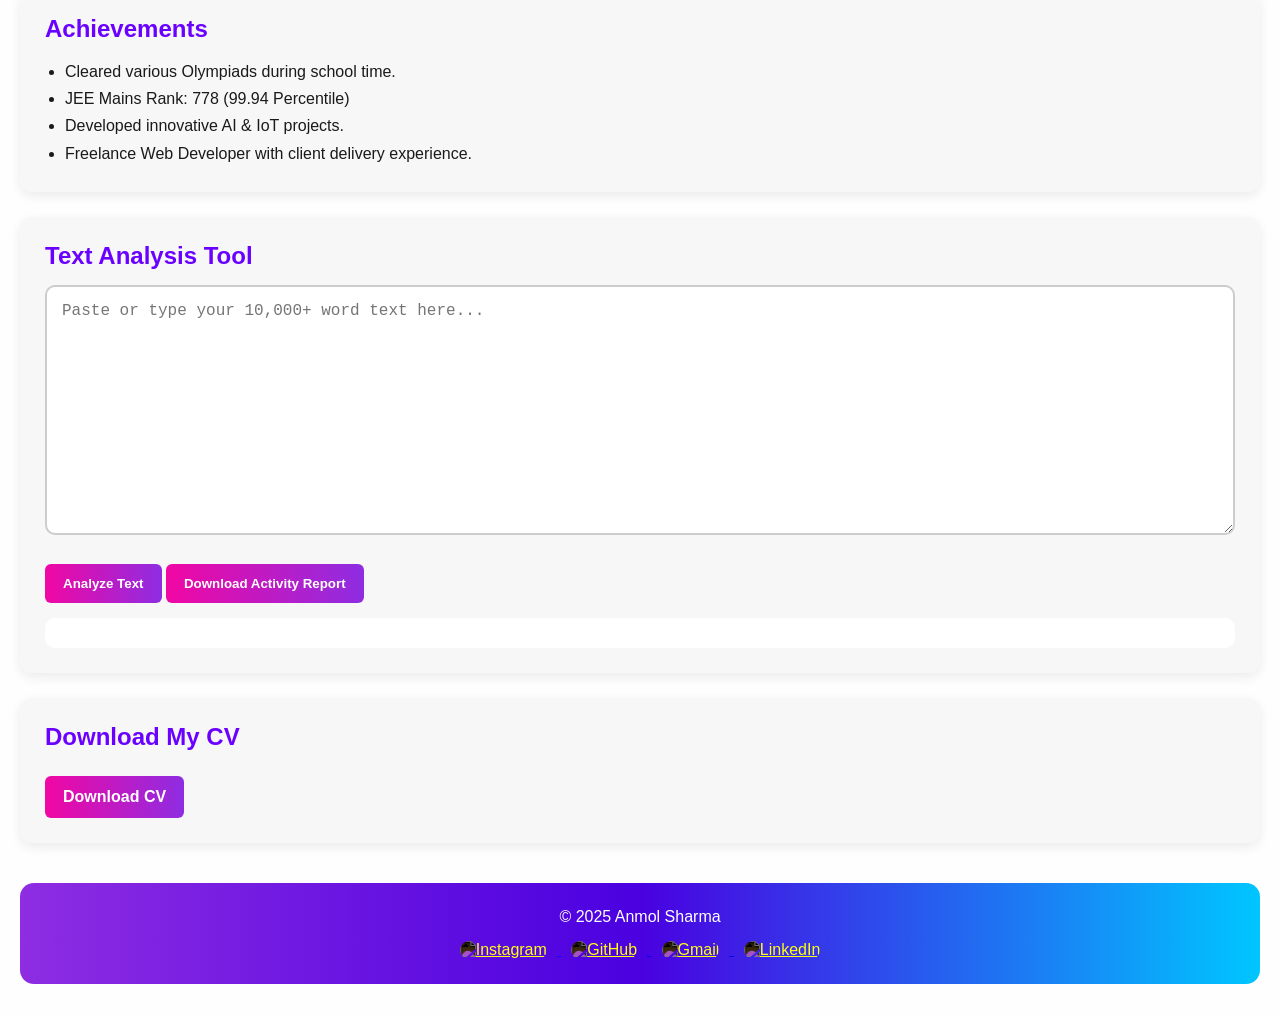
==== commit 81c48dfd: "Update index.html" ====
--- a/index.html
+++ b/index.html
@@ -149,7 +149,7 @@
     <footer>
         <p class="glow">&copy; 2025 Anmol Sharma</p>
         <div class="social-icons">
-            <a href="https://www.instagram.com/anmol_sharma_006900" target="_blank">
+            <a href="https://www.instagram.com/anmol_sharma_00690" target="_blank">
                 <img src="https://cdn.jsdelivr.net/gh/simple-icons/simple-icons/icons/instagram.svg" alt="Instagram">
             </a>
             <a href="https://github.com/cyclomati" target="_blank">
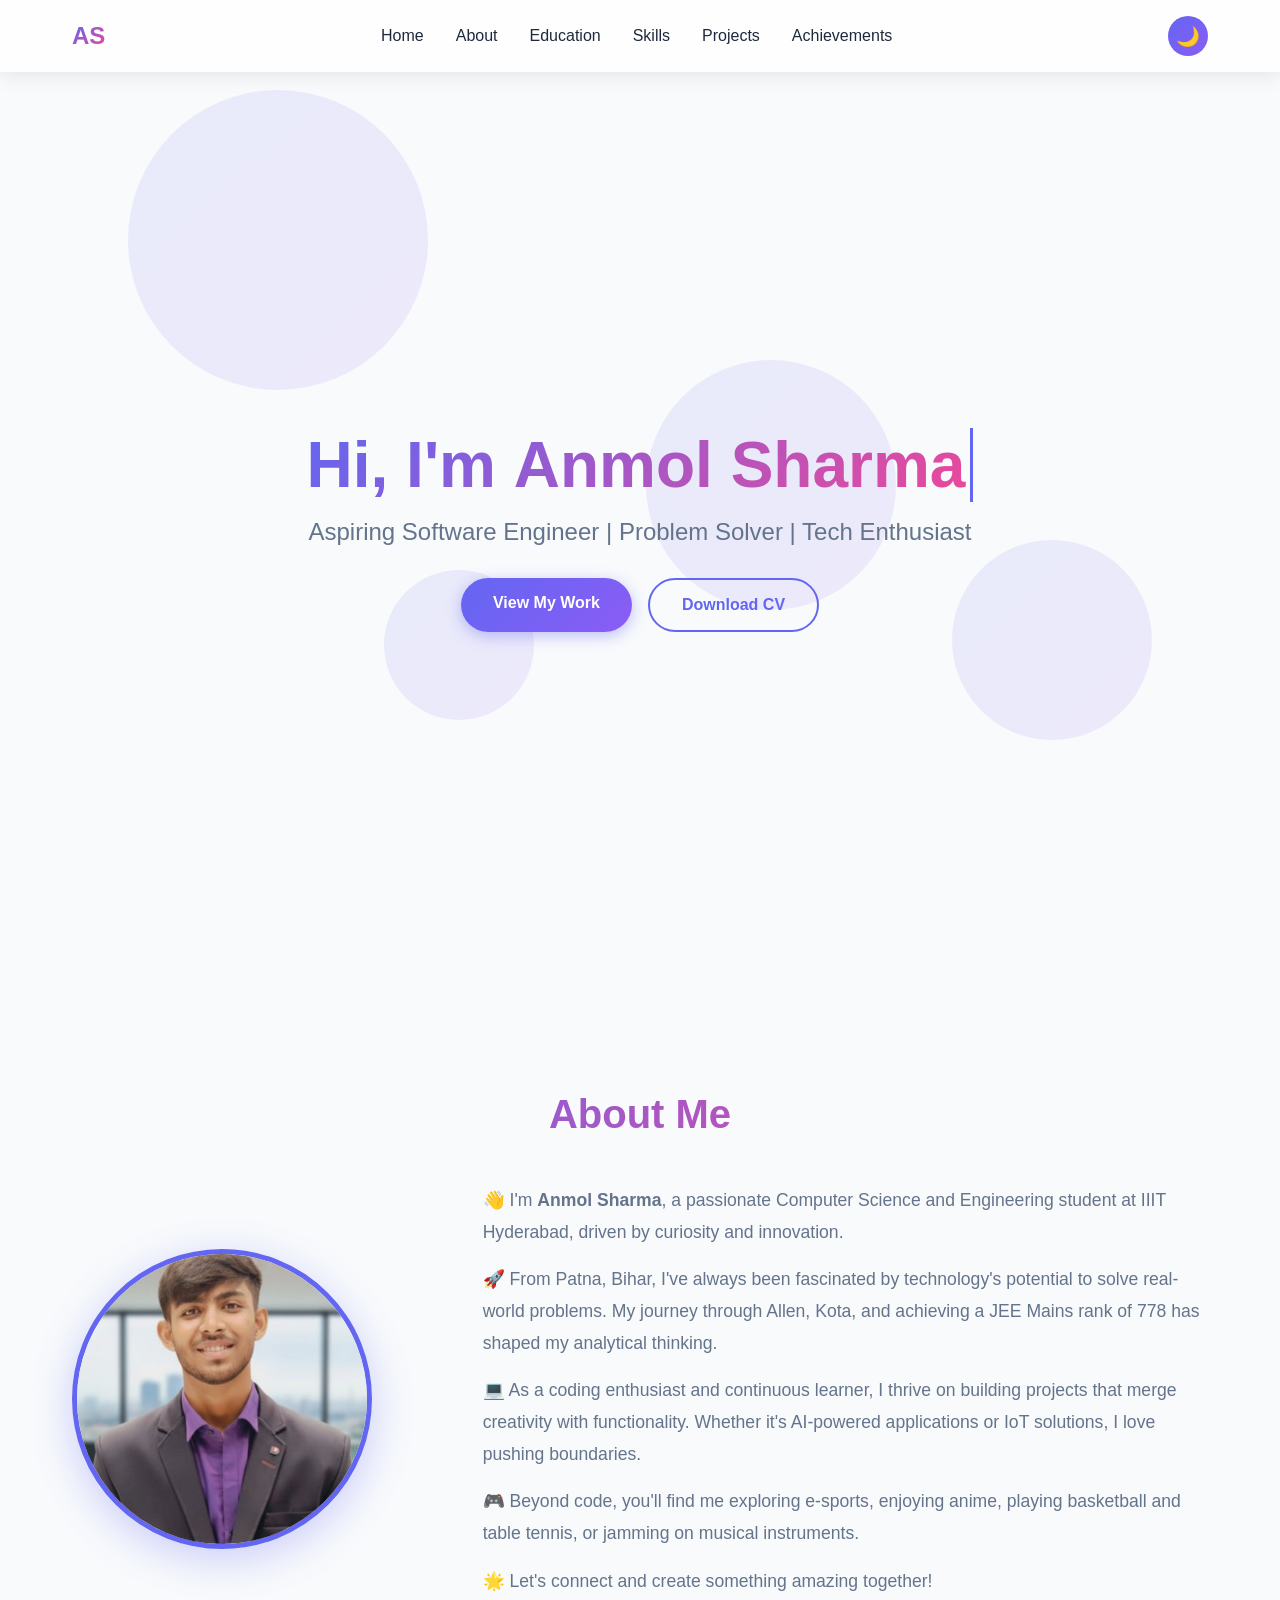
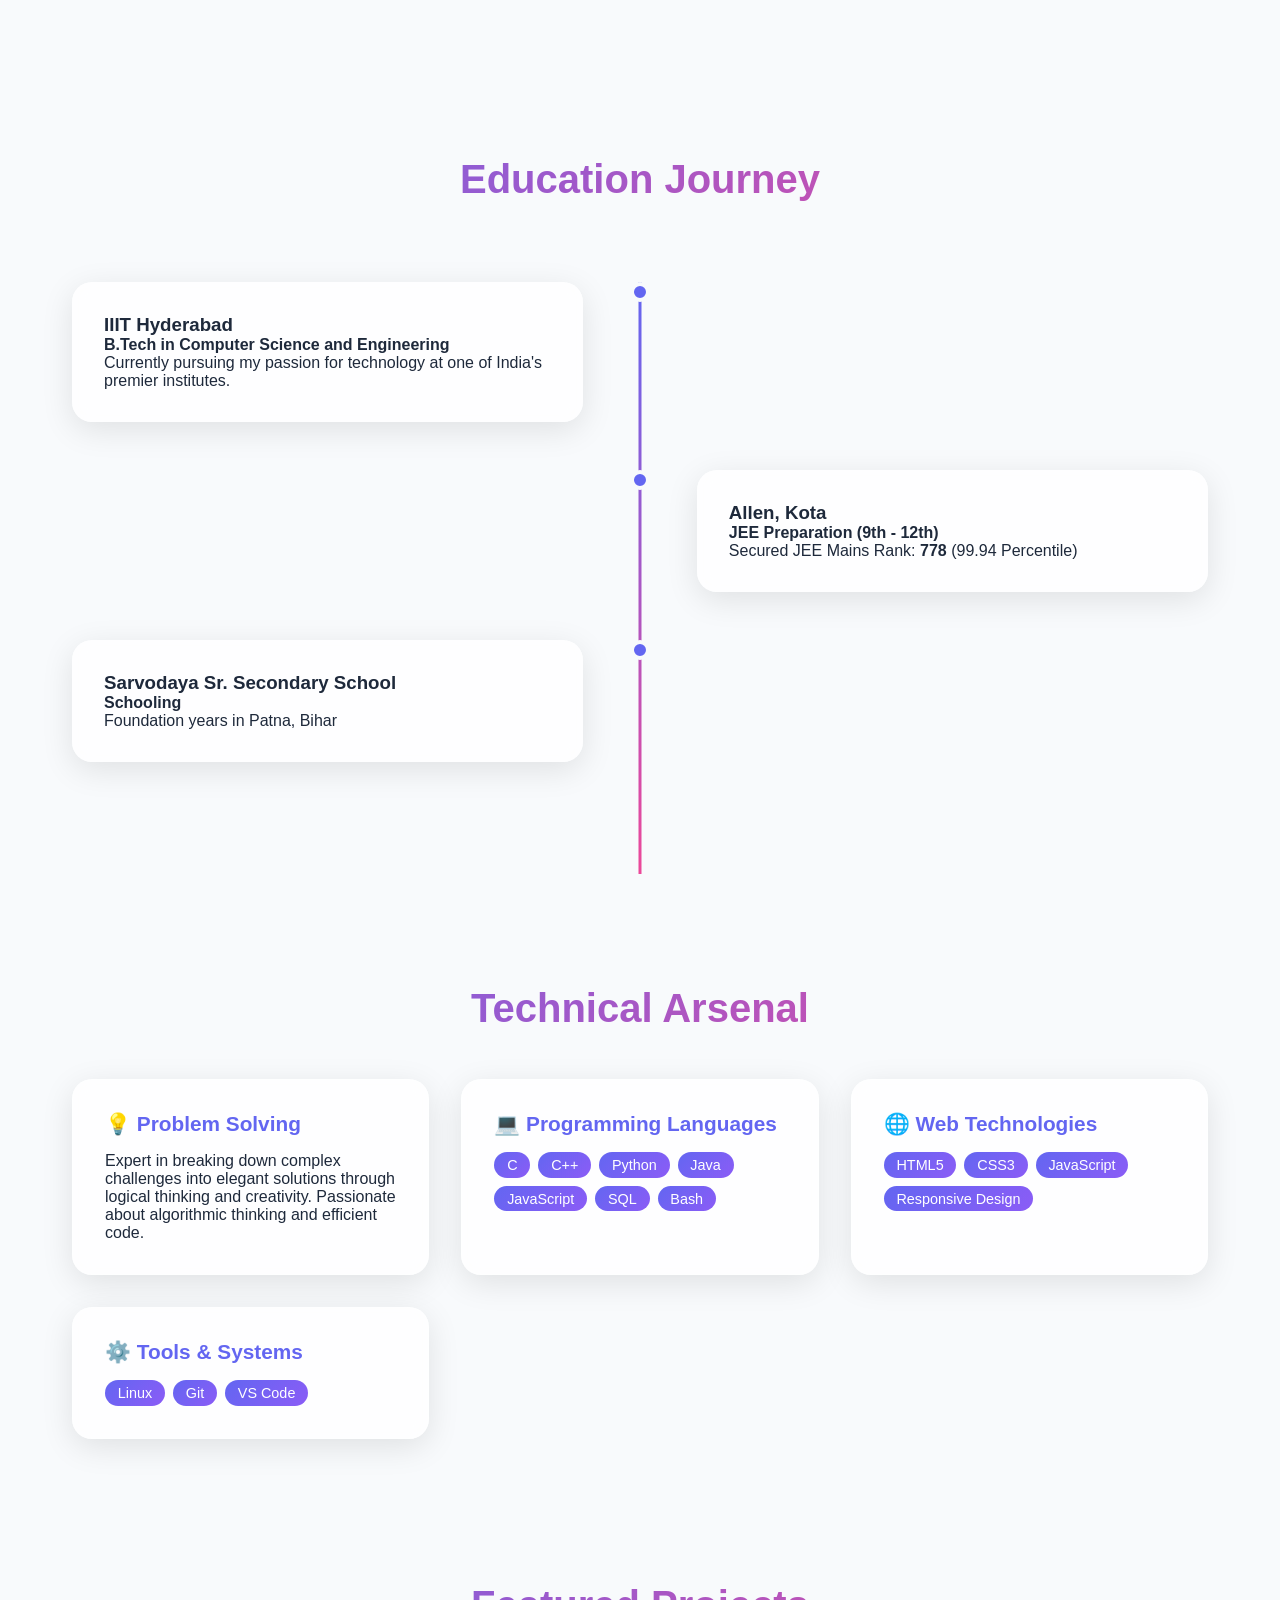
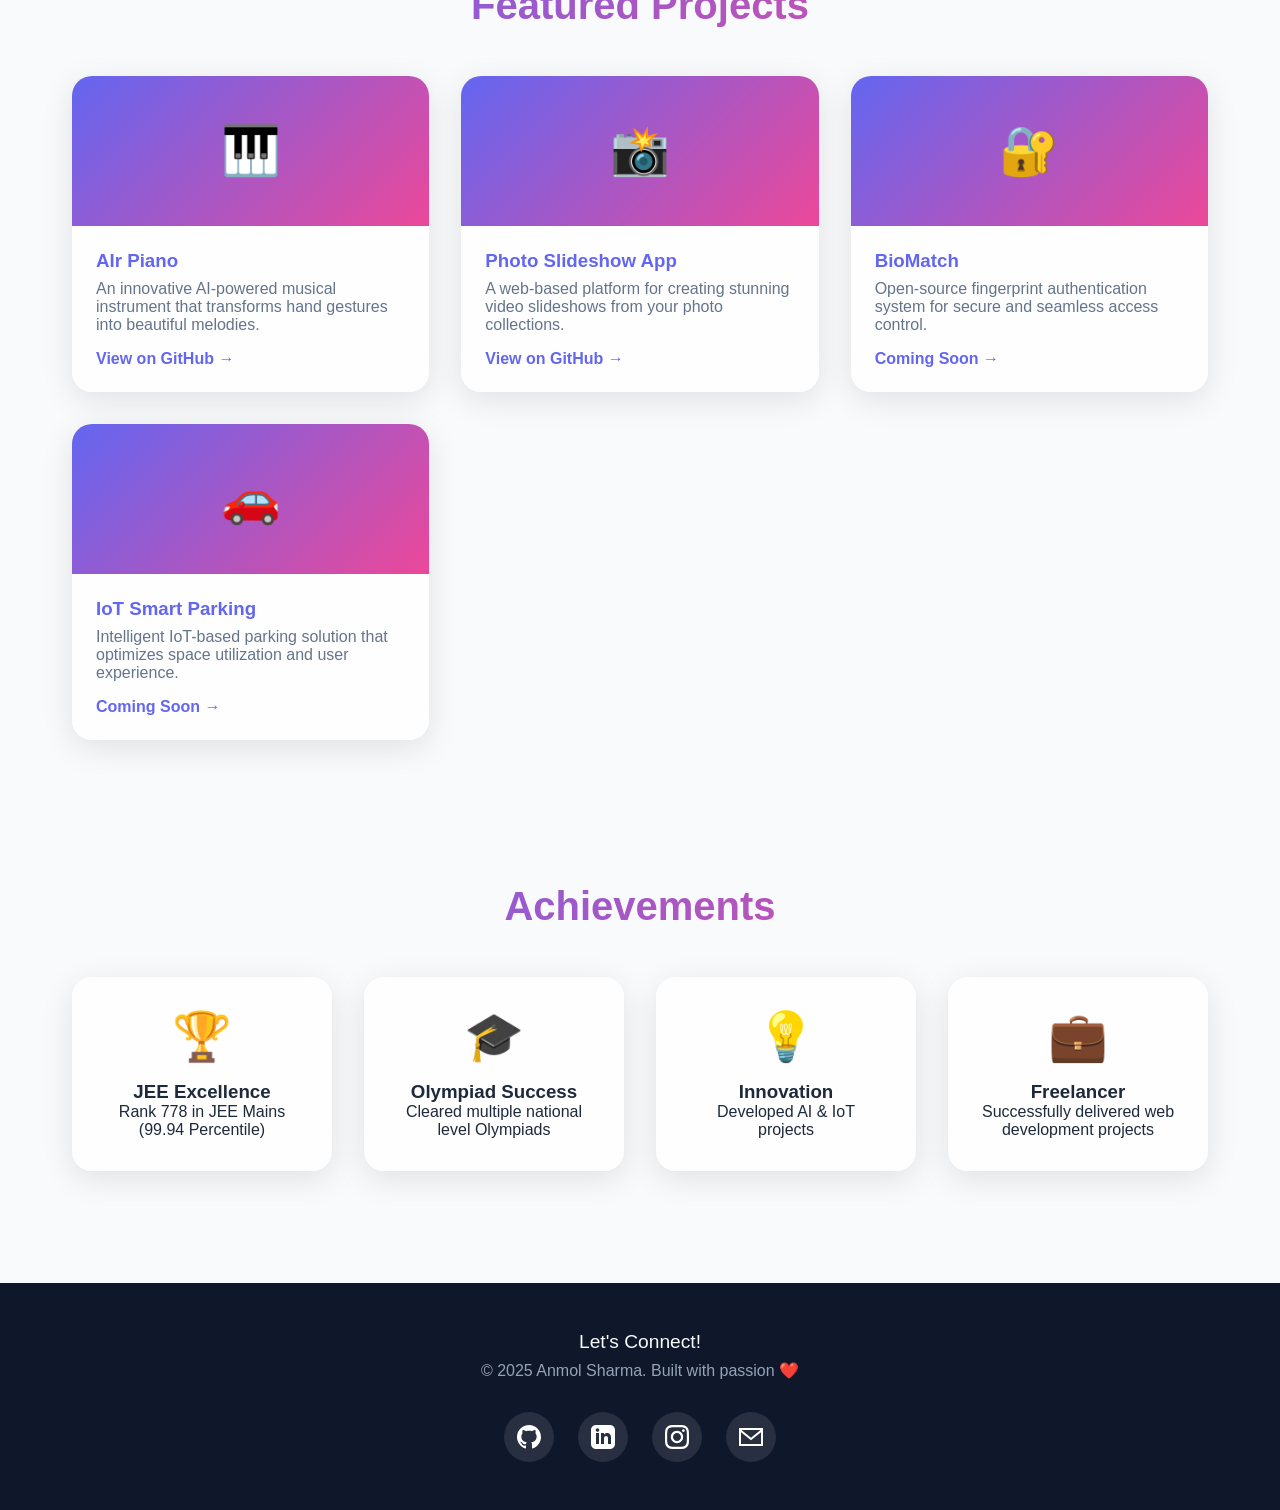
==== commit dcb9b690: "change" ====
--- a/index.html
+++ b/index.html
@@ -1,168 +1,225 @@
 <!DOCTYPE html>
 <html lang="en">
-
 <head>
     <meta charset="UTF-8">
     <meta name="viewport" content="width=device-width, initial-scale=1.0">
-    <title>Anmol Sharma | Portfolio</title>
+    <title>Anmol Sharma | Software Engineer</title>
     <link rel="stylesheet" href="style.css">
-    <script src="script.js" defer></script>
 </head>
-
-<body id="home">
-
-    <!-- Toggle Dark/Light Mode -->
-    <div class="toggle-btn" onclick="toggleMode()">☀️ / 🌙</div>
-
-    <header>
-        <h1>I am <span class="typewriter"></span></h1>
-        <p>Aspiring Software Engineer</p>
-    </header>
-
-<div class="hamburger" id="hamburger">&#9776;</div>
-
-<!-- Navigation Menu -->
-<nav class="navbar" id="navbar">
-  <a href="#home">Home</a>
-  <a href="#about">About Me</a>
-  <a href="#education">Education</a>
-  <a href="#skills">Skills</a>
-  <a href="#projects">Projects</a>
-  <a href="#achievements">Achievements</a>
-  <a href="#text-analysis">Text Analysis</a>
-  <a href="#cv">Download CV</a>
-</nav>
+<body>
+    <!-- Animated Background -->
+    <div class="bg-animation">
+        <div class="circle"></div>
+        <div class="circle"></div>
+        <div class="circle"></div>
+        <div class="circle"></div>
+    </div>
+
+    <!-- Navigation -->
+    <nav>
+        <div class="container">
+            <div class="logo">AS</div>
+            <ul class="nav-links" id="navLinks">
+                <li><a href="#home">Home</a></li>
+                <li><a href="#about">About</a></li>
+                <li><a href="#education">Education</a></li>
+                <li><a href="#skills">Skills</a></li>
+                <li><a href="#projects">Projects</a></li>
+                <li><a href="#achievements">Achievements</a></li>
+            </ul>
+            <button class="theme-toggle" onclick="toggleTheme()">🌙</button>
+            <div class="hamburger" onclick="toggleMenu()">
+                <span></span>
+                <span></span>
+                <span></span>
+            </div>
+        </div>
+    </nav>
+
+    <!-- Hero Section -->
+    <section class="hero" id="home">
+        <div class="hero-content">
+            <h1>Hi, I'm <span class="typewriter"></span></h1>
+            <p class="subtitle">Aspiring Software Engineer | Problem Solver | Tech Enthusiast</p>
+            <div class="cta-buttons">
+                <a href="#projects" class="btn btn-primary">View My Work</a>
+                <a href="AnmolResume.pdf" download class="btn btn-secondary">Download CV</a>
+            </div>
+        </div>
+    </section>
 
     <!-- About Section -->
     <section id="about">
         <h2>About Me</h2>
-    
-        <div class="profile-container">
-            <img src="anmol.jpg" alt="Anmol Sharma">
-        </div>
-    
-        <p>I am <strong> Anmol Sharma</strong>, CSE student at IIIT Hyderabad.</p>
-    
-        <p>I’m from Patna, Bihar.</p>
-    
-        <p>Passionate about coding and exploring the vast world of technology.</p>
-    
-        <p>Coding enthusiast & continuous learner.</p>
-    
-        <p>E-sports and anime fan.</p>
-    
-        <p>Love playing basketball and table tennis.</p>
-    
-        <p>Enjoy listening to music and playing musical instruments.</p>
-    
-        <p>In my downtime, I like to enjoy web series.</p>
-    
-        <p>Let's connect and share our coding adventures!</p>
-    
-    </section>
-
+        <div class="about-container">
+            <img src="anmol.jpg" alt="Anmol Sharma" class="profile-img" onerror="this.src='https://via.placeholder.com/300x300/6366f1/ffffff?text=AS'">
+            <div class="about-text">
+                <p>👋 I'm <strong>Anmol Sharma</strong>, a passionate Computer Science and Engineering student at IIIT Hyderabad, driven by curiosity and innovation.</p>
+                <p>🚀 From Patna, Bihar, I've always been fascinated by technology's potential to solve real-world problems. My journey through Allen, Kota, and achieving a JEE Mains rank of 778 has shaped my analytical thinking.</p>
+                <p>💻 As a coding enthusiast and continuous learner, I thrive on building projects that merge creativity with functionality. Whether it's AI-powered applications or IoT solutions, I love pushing boundaries.</p>
+                <p>🎮 Beyond code, you'll find me exploring e-sports, enjoying anime, playing basketball and table tennis, or jamming on musical instruments.</p>
+                <p>🌟 Let's connect and create something amazing together!</p>
+            </div>
+        </div>
+    </section>
+
+    <!-- Education Section -->
     <section id="education">
-        <h2>Education</h2>
-        <p>I have completed my schooling from <strong>Sarvodaya Sr. Secondary School</strong>.</p>
-        <p>From 9th to 12th, I prepared for JEE in <strong>Allen, Kota</strong>.</p>
-        <p>After that, I got admission to <strong>IIIT Hyderabad</strong> in the <strong>Computer Science and Engineering (CSE)</strong> program.</p>
-        <p><strong>JEE Mains Rank:</strong> 778 (99.94 Percentile)</p>
-    </section>
-
+        <h2>Education Journey</h2>
+        <div class="timeline">
+            <div class="timeline-item">
+                <div class="timeline-content">
+                    <h3>IIIT Hyderabad</h3>
+                    <p><strong>B.Tech in Computer Science and Engineering</strong></p>
+                    <p>Currently pursuing my passion for technology at one of India's premier institutes.</p>
+                </div>
+                <div class="timeline-dot"></div>
+            </div>
+            <div class="timeline-item">
+                <div class="timeline-content">
+                    <h3>Allen, Kota</h3>
+                    <p><strong>JEE Preparation (9th - 12th)</strong></p>
+                    <p>Secured JEE Mains Rank: <strong>778</strong> (99.94 Percentile)</p>
+                </div>
+                <div class="timeline-dot"></div>
+            </div>
+            <div class="timeline-item">
+                <div class="timeline-content">
+                    <h3>Sarvodaya Sr. Secondary School</h3>
+                    <p><strong>Schooling</strong></p>
+                    <p>Foundation years in Patna, Bihar</p>
+                </div>
+                <div class="timeline-dot"></div>
+            </div>
+        </div>
+    </section>
+
+    <!-- Skills Section -->
     <section id="skills">
-        <h2>Technical Skills</h2>
-    
-        <div class="skills-container">
-    
-            <div class="skill-card">
-                <h3>Problem Solving</h3>
-                <p>I excel in problem-solving through logical thinking and creativity. I break down complex issues into manageable parts, finding efficient solutions. Whether in coding or collaboration, I enjoy problem-solving and continually seek to enhance these skills.</p>
-            </div>
-    
-            <div class="skill-card">
-                <h3>Programming Languages</h3>
-                <p>C, C++, Python, Java, JavaScript, HTML5, CSS3, SQL, Bash</p>
-            </div>
-    
-            <div class="skill-card">
-                <h3>Operating System</h3>
-                <p>Linux</p>
-            </div>
-    
-        </div>
-    </section>
-
+        <h2>Technical Arsenal</h2>
+        <div class="skills-grid">
+            <div class="skill-card">
+                <h3>💡 Problem Solving</h3>
+                <p>Expert in breaking down complex challenges into elegant solutions through logical thinking and creativity. Passionate about algorithmic thinking and efficient code.</p>
+            </div>
+            <div class="skill-card">
+                <h3>💻 Programming Languages</h3>
+                <div class="skill-tags">
+                    <span class="tag">C</span>
+                    <span class="tag">C++</span>
+                    <span class="tag">Python</span>
+                    <span class="tag">Java</span>
+                    <span class="tag">JavaScript</span>
+                    <span class="tag">SQL</span>
+                    <span class="tag">Bash</span>
+                </div>
+            </div>
+            <div class="skill-card">
+                <h3>🌐 Web Technologies</h3>
+                <div class="skill-tags">
+                    <span class="tag">HTML5</span>
+                    <span class="tag">CSS3</span>
+                    <span class="tag">JavaScript</span>
+                    <span class="tag">Responsive Design</span>
+                </div>
+            </div>
+            <div class="skill-card">
+                <h3>⚙️ Tools & Systems</h3>
+                <div class="skill-tags">
+                    <span class="tag">Linux</span>
+                    <span class="tag">Git</span>
+                    <span class="tag">VS Code</span>
+                </div>
+            </div>
+        </div>
+    </section>
+
+    <!-- Projects Section -->
     <section id="projects">
-        <h2>Projects</h2>
-    
-        <div class="project-list">
-            <div class="project-item">
-                <a href="https://github.com/cyclomati/AIr-Piano-Interactive-AI-Powered-Musical-Instrument.git" target="_blank">
+        <h2>Featured Projects</h2>
+        <div class="projects-grid">
+            <div class="project-card" onclick="window.open('https://github.com/cyclomati/AIr-Piano-Interactive-AI-Powered-Musical-Instrument.git', '_blank')">
+                <div class="project-header">🎹</div>
+                <div class="project-content">
                     <h3>AIr Piano</h3>
-                    <p>AI-Powered Musical Instrument</p>
-                </a>
-            </div>
-    
-            <div class="project-item">
-                <a href="https://github.com/cyclomati/Photo-slideshow-App-Web-Based-Video-Creation-Platform-.git" target="_blank">
+                    <p>An innovative AI-powered musical instrument that transforms hand gestures into beautiful melodies.</p>
+                    <a href="https://github.com/cyclomati/AIr-Piano-Interactive-AI-Powered-Musical-Instrument.git" class="project-link" target="_blank">View on GitHub →</a>
+                </div>
+            </div>
+            <div class="project-card" onclick="window.open('https://github.com/cyclomati/Photo-slideshow-App-Web-Based-Video-Creation-Platform-.git', '_blank')">
+                <div class="project-header">📸</div>
+                <div class="project-content">
                     <h3>Photo Slideshow App</h3>
-                    <p>Video Creation Platform</p>
-                </a>
-            </div>
-    
-            <div class="project-item">
-                <h3>BioMatch</h3>
-                <p>Open-Source Fingerprint Authentication</p>
-            </div>
-    
-            <div class="project-item">
-                <h3>IoT Smart Parking System</h3>
-                <p>Smart IoT based Parking Solution</p>
-            </div>
-        </div>
-    </section>
-
+                    <p>A web-based platform for creating stunning video slideshows from your photo collections.</p>
+                    <a href="https://github.com/cyclomati/Photo-slideshow-App-Web-Based-Video-Creation-Platform-.git" class="project-link" target="_blank">View on GitHub →</a>
+                </div>
+            </div>
+            <div class="project-card">
+                <div class="project-header">🔐</div>
+                <div class="project-content">
+                    <h3>BioMatch</h3>
+                    <p>Open-source fingerprint authentication system for secure and seamless access control.</p>
+                    <span class="project-link">Coming Soon →</span>
+                </div>
+            </div>
+            <div class="project-card">
+                <div class="project-header">🚗</div>
+                <div class="project-content">
+                    <h3>IoT Smart Parking</h3>
+                    <p>Intelligent IoT-based parking solution that optimizes space utilization and user experience.</p>
+                    <span class="project-link">Coming Soon →</span>
+                </div>
+            </div>
+        </div>
+    </section>
+
+    <!-- Achievements Section -->
     <section id="achievements">
         <h2>Achievements</h2>
-        <ul>
-            <li>Cleared various Olympiads during school time.</li>
-            <li>JEE Mains Rank: 778 (99.94 Percentile)</li>
-            <li>Developed innovative AI & IoT projects.</li>
-            <li>Freelance Web Developer with client delivery experience.</li>
-        </ul>
-    </section>
-    
-    <section id="text-analysis">
-        <h2>Text Analysis Tool</h2>
-        <textarea id="inputText" rows="12" placeholder="Paste or type your 10,000+ word text here..."></textarea>
-        <br>
-        <button onclick="analyzeText()" class="btn">Analyze Text</button>
-        <button onclick="downloadReport()" class="btn">Download Activity Report</button>
-        <div id="analysisResult"></div>
-    </section>
-
-    <section id="cv">
-        <h2>Download My CV</h2>
-        <a href="AnmolResume.pdf" download class="btn">Download CV</a>
-    </section>
-
+        <div class="achievements-list">
+            <div class="achievement-item">
+                <div class="achievement-icon">🏆</div>
+                <h3>JEE Excellence</h3>
+                <p>Rank 778 in JEE Mains (99.94 Percentile)</p>
+            </div>
+            <div class="achievement-item">
+                <div class="achievement-icon">🎓</div>
+                <h3>Olympiad Success</h3>
+                <p>Cleared multiple national level Olympiads</p>
+            </div>
+            <div class="achievement-item">
+                <div class="achievement-icon">💡</div>
+                <h3>Innovation</h3>
+                <p>Developed AI & IoT projects</p>
+            </div>
+            <div class="achievement-item">
+                <div class="achievement-icon">💼</div>
+                <h3>Freelancer</h3>
+                <p>Successfully delivered web development projects</p>
+            </div>
+        </div>
+    </section>
+
+    <!-- Footer -->
     <footer>
-        <p class="glow">&copy; 2025 Anmol Sharma</p>
-        <div class="social-icons">
-            <a href="https://www.instagram.com/anmol_sharma_00690" target="_blank">
-                <img src="https://cdn.jsdelivr.net/gh/simple-icons/simple-icons/icons/instagram.svg" alt="Instagram">
-            </a>
-            <a href="https://github.com/cyclomati" target="_blank">
-                <img src="https://cdn.jsdelivr.net/gh/simple-icons/simple-icons/icons/github.svg" alt="GitHub">
-            </a>
-            <a href="mailto:anmolsharma006900@gmail.com">
-                <img src="https://cdn.jsdelivr.net/gh/simple-icons/simple-icons/icons/gmail.svg" alt="Gmail">
-            </a>
-            <a href="https://www.linkedin.com/in/anmol-sharma-aab67a315/" target="_blank">
-                <img src="https://cdn.jsdelivr.net/gh/simple-icons/simple-icons/icons/linkedin.svg" alt="LinkedIn">
+        <p style="font-size: 1.2rem; margin-bottom: 0.5rem;">Let's Connect!</p>
+        <p style="color: #94a3b8;">© 2025 Anmol Sharma. Built with passion ❤️</p>
+        <div class="social-links">
+            <a href="https://github.com/cyclomati" target="_blank" title="GitHub">
+                <svg width="24" height="24" fill="currentColor" viewBox="0 0 24 24"><path d="M12 0c-6.626 0-12 5.373-12 12 0 5.302 3.438 9.8 8.207 11.387.599.111.793-.261.793-.577v-2.234c-3.338.726-4.033-1.416-4.033-1.416-.546-1.387-1.333-1.756-1.333-1.756-1.089-.745.083-.729.083-.729 1.205.084 1.839 1.237 1.839 1.237 1.07 1.834 2.807 1.304 3.492.997.107-.775.418-1.305.762-1.604-2.665-.305-5.467-1.334-5.467-5.931 0-1.311.469-2.381 1.236-3.221-.124-.303-.535-1.524.117-3.176 0 0 1.008-.322 3.301 1.23.957-.266 1.983-.399 3.003-.404 1.02.005 2.047.138 3.006.404 2.291-1.552 3.297-1.23 3.297-1.23.653 1.653.242 2.874.118 3.176.77.84 1.235 1.911 1.235 3.221 0 4.609-2.807 5.624-5.479 5.921.43.372.823 1.102.823 2.222v3.293c0 .319.192.694.801.576 4.765-1.589 8.199-6.086 8.199-11.386 0-6.627-5.373-12-12-12z"/></svg>
+            </a>
+            <a href="https://www.linkedin.com/in/anmol-sharma-aab67a315/" target="_blank" title="LinkedIn">
+                <svg width="24" height="24" fill="currentColor" viewBox="0 0 24 24"><path d="M19 0h-14c-2.761 0-5 2.239-5 5v14c0 2.761 2.239 5 5 5h14c2.762 0 5-2.239 5-5v-14c0-2.761-2.238-5-5-5zm-11 19h-3v-11h3v11zm-1.5-12.268c-.966 0-1.75-.79-1.75-1.764s.784-1.764 1.75-1.764 1.75.79 1.75 1.764-.783 1.764-1.75 1.764zm13.5 12.268h-3v-5.604c0-3.368-4-3.113-4 0v5.604h-3v-11h3v1.765c1.396-2.586 7-2.777 7 2.476v6.759z"/></svg>
+            </a>
+            <a href="https://www.instagram.com/anmol_sharma_006900" target="_blank" title="Instagram">
+                <svg width="24" height="24" fill="currentColor" viewBox="0 0 24 24"><path d="M12 2.163c3.204 0 3.584.012 4.85.07 3.252.148 4.771 1.691 4.919 4.919.058 1.265.069 1.645.069 4.849 0 3.205-.012 3.584-.069 4.849-.149 3.225-1.664 4.771-4.919 4.919-1.266.058-1.644.07-4.85.07-3.204 0-3.584-.012-4.849-.07-3.26-.149-4.771-1.699-4.919-4.92-.058-1.265-.07-1.644-.07-4.849 0-3.204.013-3.583.07-4.849.149-3.227 1.664-4.771 4.919-4.919 1.266-.057 1.645-.069 4.849-.069zm0-2.163c-3.259 0-3.667.014-4.947.072-4.358.2-6.78 2.618-6.98 6.98-.059 1.281-.073 1.689-.073 4.948 0 3.259.014 3.668.072 4.948.2 4.358 2.618 6.78 6.98 6.98 1.281.058 1.689.072 4.948.072 3.259 0 3.668-.014 4.948-.072 4.354-.2 6.782-2.618 6.979-6.98.059-1.28.073-1.689.073-4.948 0-3.259-.014-3.667-.072-4.947-.196-4.354-2.617-6.78-6.979-6.98-1.281-.059-1.69-.073-4.949-.073zm0 5.838c-3.403 0-6.162 2.759-6.162 6.162s2.759 6.163 6.162 6.163 6.162-2.759 6.162-6.163c0-3.403-2.759-6.162-6.162-6.162zm0 10.162c-2.209 0-4-1.79-4-4 0-2.209 1.791-4 4-4s4 1.791 4 4c0 2.21-1.791 4-4 4zm6.406-11.845c-.796 0-1.441.645-1.441 1.44s.645 1.44 1.441 1.44c.795 0 1.439-.645 1.439-1.44s-.644-1.44-1.439-1.44z"/></svg>
+            </a>
+            <a href="mailto:anmolsharma006900@gmail.com" title="Email">
+                <svg width="24" height="24" fill="currentColor" viewBox="0 0 24 24"><path d="M0 3v18h24v-18h-24zm21.518 2l-9.518 7.713-9.518-7.713h19.036zm-19.518 14v-11.817l10 8.104 10-8.104v11.817h-20z"/></svg>
+            </a>
         </div>
     </footer>
 
+    <script src="script.js"></script>
 </body>
-
 </html>
--- a/style.css
+++ b/style.css
@@ -1,375 +1,621 @@
-/* Reset */
 * {
-  margin: 0;
-  padding: 0;
-  box-sizing: border-box;
-  transition: all 0.3s ease;
-  scroll-behavior: smooth;
+    margin: 0;
+    padding: 0;
+    box-sizing: border-box;
+}
+
+:root {
+    --primary: #6366f1;
+    --secondary: #8b5cf6;
+    --accent: #ec4899;
+    --dark: #0f172a;
+    --light: #f8fafc;
+    --text: #1e293b;
+    --text-light: #64748b;
 }
 
 body {
-  background-color: #fefefe;
-  color: #1a1a1a;
-  padding: 20px;
-  font-family: 'Segoe UI', Tahoma, Geneva, Verdana, sans-serif;
-}
-
-.dark-mode {
-  background-color: #121212;
-  color: #e0e0e0;
-}
-
-/* Header */
-header {
-  background: linear-gradient(90deg, #ff7e5f, #6a82fb);
-  color: white;
-  text-align: center;
-  padding: 30px 10px;
-  border-radius: 14px;
-  margin-bottom: 20px;
-  box-shadow: 0 8px 16px rgba(0,0,0,0.1);
-}
-
-header h1 {
-  font-size: 2.8rem;
-}
-
-header p {
-  font-size: 1.3rem;
-  margin-top: 8px;
-}
-
-/* Toggle Button */
-.toggle-btn {
-  position: fixed;
-  top: 20px;
-  right: 20px;
-  background: #3200c8;
-  color: #fff;
-  padding: 12px 16px;
-  border-radius: 50px;
-  font-size: 18px;
-  cursor: pointer;
-  z-index: 1001;
-  box-shadow: 0 4px 12px rgba(0, 0, 0, 0.3);
-}
-
-.toggle-btn:hover {
-  background: #ff7e5f;
-  transform: rotate(180deg);
-}
-
-/* Navbar */
-.navbar {
-  display: flex;
-  flex-wrap: wrap;
-  justify-content: center;
-  gap: 25px;
-  background: linear-gradient(90deg, #8e2de2, #f107a3);
-  padding: 14px 20px;
-  border-radius: 10px;
-  margin: 20px auto;
-  max-width: 1000px;
-  position: sticky;
-  top: 0;
-  z-index: 1000;
-}
-
-.navbar a {
-  color: #fff;
-  text-decoration: none;
-  font-weight: 600;
-  font-size: 1rem;
-}
-
-.navbar a:hover {
-  color: yellow;
+    font-family: 'Segoe UI', Tahoma, Geneva, Verdana, sans-serif;
+    background: var(--light);
+    color: var(--text);
+    overflow-x: hidden;
+    transition: all 0.3s ease;
+}
+
+body.dark-mode {
+    --light: #0f172a;
+    --dark: #f8fafc;
+    --text: #f1f5f9;
+    --text-light: #cbd5e1;
+    background: #0a0f1e;
+}
+
+/* Animated Background */
+.bg-animation {
+    position: fixed;
+    width: 100%;
+    height: 100%;
+    top: 0;
+    left: 0;
+    z-index: -1;
+    overflow: hidden;
+}
+
+.circle {
+    position: absolute;
+    border-radius: 50%;
+    background: linear-gradient(135deg, var(--primary), var(--secondary));
+    opacity: 0.1;
+    animation: float 20s infinite ease-in-out;
+}
+
+.circle:nth-child(1) { 
+    width: 300px; 
+    height: 300px; 
+    top: 10%; 
+    left: 10%; 
+    animation-delay: 0s; 
+}
+
+.circle:nth-child(2) { 
+    width: 200px; 
+    height: 200px; 
+    top: 60%; 
+    right: 10%; 
+    animation-delay: 2s; 
+}
+
+.circle:nth-child(3) { 
+    width: 150px; 
+    height: 150px; 
+    bottom: 20%; 
+    left: 30%; 
+    animation-delay: 4s; 
+}
+
+.circle:nth-child(4) { 
+    width: 250px; 
+    height: 250px; 
+    top: 40%; 
+    right: 30%; 
+    animation-delay: 6s; 
+}
+
+@keyframes float {
+    0%, 100% { transform: translate(0, 0) scale(1); }
+    25% { transform: translate(30px, -30px) scale(1.1); }
+    50% { transform: translate(-20px, 20px) scale(0.9); }
+    75% { transform: translate(20px, 30px) scale(1.05); }
+}
+
+/* Navigation */
+nav {
+    position: fixed;
+    top: 0;
+    width: 100%;
+    background: rgba(255, 255, 255, 0.8);
+    backdrop-filter: blur(10px);
+    padding: 1rem 0;
+    z-index: 1000;
+    box-shadow: 0 2px 20px rgba(0,0,0,0.1);
+}
+
+body.dark-mode nav {
+    background: rgba(15, 23, 42, 0.8);
+}
+
+nav .container {
+    max-width: 1200px;
+    margin: 0 auto;
+    padding: 0 2rem;
+    display: flex;
+    justify-content: space-between;
+    align-items: center;
+}
+
+.logo {
+    font-size: 1.5rem;
+    font-weight: bold;
+    background: linear-gradient(135deg, var(--primary), var(--accent));
+    -webkit-background-clip: text;
+    -webkit-text-fill-color: transparent;
+    background-clip: text;
+}
+
+.nav-links {
+    display: flex;
+    gap: 2rem;
+    list-style: none;
+}
+
+.nav-links a {
+    text-decoration: none;
+    color: var(--text);
+    font-weight: 500;
+    transition: all 0.3s;
+    position: relative;
+}
+
+.nav-links a::after {
+    content: '';
+    position: absolute;
+    bottom: -5px;
+    left: 0;
+    width: 0;
+    height: 2px;
+    background: linear-gradient(135deg, var(--primary), var(--accent));
+    transition: width 0.3s;
+}
+
+.nav-links a:hover::after {
+    width: 100%;
+}
+
+.theme-toggle {
+    background: linear-gradient(135deg, var(--primary), var(--secondary));
+    border: none;
+    color: white;
+    width: 40px;
+    height: 40px;
+    border-radius: 50%;
+    cursor: pointer;
+    font-size: 1.2rem;
+    transition: transform 0.3s;
+}
+
+.theme-toggle:hover {
+    transform: rotate(180deg);
+}
+
+.hamburger {
+    display: none;
+    flex-direction: column;
+    gap: 5px;
+    cursor: pointer;
+}
+
+.hamburger span {
+    width: 25px;
+    height: 3px;
+    background: var(--text);
+    border-radius: 3px;
+    transition: all 0.3s;
+}
+
+/* Hero Section */
+.hero {
+    min-height: 100vh;
+    display: flex;
+    align-items: center;
+    justify-content: center;
+    text-align: center;
+    padding: 2rem;
+    margin-top: 80px;
+}
+
+.hero-content {
+    max-width: 800px;
+}
+
+.hero h1 {
+    font-size: 4rem;
+    margin-bottom: 1rem;
+    background: linear-gradient(135deg, var(--primary), var(--accent));
+    -webkit-background-clip: text;
+    -webkit-text-fill-color: transparent;
+    background-clip: text;
+    animation: fadeInUp 1s ease;
+}
+
+.hero .subtitle {
+    font-size: 1.5rem;
+    color: var(--text-light);
+    margin-bottom: 2rem;
+    animation: fadeInUp 1s ease 0.2s both;
+}
+
+.typewriter {
+    display: inline-block;
+    border-right: 3px solid var(--primary);
+    padding-right: 5px;
+    animation: blink 0.7s infinite;
+}
+
+@keyframes blink {
+    0%, 100% { border-color: transparent; }
+    50% { border-color: var(--primary); }
+}
+
+@keyframes fadeInUp {
+    from {
+        opacity: 0;
+        transform: translateY(30px);
+    }
+    to {
+        opacity: 1;
+        transform: translateY(0);
+    }
+}
+
+.cta-buttons {
+    display: flex;
+    gap: 1rem;
+    justify-content: center;
+    animation: fadeInUp 1s ease 0.4s both;
+}
+
+.btn {
+    padding: 1rem 2rem;
+    border: none;
+    border-radius: 50px;
+    font-size: 1rem;
+    font-weight: 600;
+    cursor: pointer;
+    transition: all 0.3s;
+    text-decoration: none;
+    display: inline-block;
+}
+
+.btn-primary {
+    background: linear-gradient(135deg, var(--primary), var(--secondary));
+    color: white;
+    box-shadow: 0 4px 15px rgba(99, 102, 241, 0.4);
+}
+
+.btn-primary:hover {
+    transform: translateY(-3px);
+    box-shadow: 0 6px 20px rgba(99, 102, 241, 0.6);
+}
+
+.btn-secondary {
+    background: transparent;
+    border: 2px solid var(--primary);
+    color: var(--primary);
+}
+
+.btn-secondary:hover {
+    background: var(--primary);
+    color: white;
 }
 
 /* Sections */
 section {
-  padding: 25px;
-  margin: 25px 0;
-  background-color: #f7f7f7;
-  border-radius: 12px;
-  box-shadow: 0 4px 12px rgba(0,0,0,0.08);
-}
-
-.dark-mode section {
-  background-color: #1f1f1f;
+    max-width: 1200px;
+    margin: 5rem auto;
+    padding: 2rem;
+    animation: fadeInUp 1s ease;
 }
 
 section h2 {
-  margin-bottom: 15px;
-  color: #6a00ff;
-}
-
-/* Profile Image */
-.profile-container {
-  display: flex;
-  justify-content: center;
-  margin: 15px 0;
-}
-
-.profile-container img {
-  width: 200px;
-  height: 200px;
-  border-radius: 50%;
-  object-fit: cover;
-  border: 4px solid #8e2de2;
-  box-shadow: 0 4px 10px rgba(0, 0, 0, 0.2);
-  transition: transform 0.3s;
-}
-
-.profile-container img:hover {
-  transform: scale(1.1);
-}
-
-/* Lists */
-ul {
-  padding-left: 20px;
-  line-height: 1.7;
-}
-
-/* Images */
-img {
-  width: 200px;
-  height: auto;
-  border-radius: 10px;
-  margin: 10px;
-}
-
-/* Textarea */
-#inputText {
-  width: 100%;
-  padding: 15px;
-  border-radius: 10px;
-  font-size: 1rem;
-  border: 2px solid #ccc;
-  margin-bottom: 15px;
-  resize: vertical;
-}
-
-.dark-mode #inputText {
-  background-color: #222;
-  color: #eee;
-  border-color: #555;
-}
-
-/* Analysis Result */
-#analysisResult {
-  background-color: #ffffff;
-  color: #000000;
-  padding: 15px;
-  border-radius: 10px;
-  margin-top: 15px;
-  white-space: pre-wrap;
-}
-
-.dark-mode #analysisResult {
-  background-color: #1f1f1f;
-  color: #e0e0e0;
-}
-
-/* Button */
-.btn {
-  display: inline-block;
-  background: linear-gradient(90deg, #f107a3, #8e2de2);
-  color: white;
-  padding: 12px 18px;
-  border-radius: 6px;
-  border: none;
-  cursor: pointer;
-  margin-top: 10px;
-  font-weight: bold;
-  text-decoration: none;
-}
-
-.btn:hover {
-  background: linear-gradient(90deg, #8e2de2, #f107a3);
+    font-size: 2.5rem;
+    margin-bottom: 3rem;
+    text-align: center;
+    background: linear-gradient(135deg, var(--primary), var(--accent));
+    -webkit-background-clip: text;
+    -webkit-text-fill-color: transparent;
+    background-clip: text;
+}
+
+/* About Section */
+.about-container {
+    display: grid;
+    grid-template-columns: 1fr 2fr;
+    gap: 3rem;
+    align-items: center;
+}
+
+.profile-img {
+    width: 100%;
+    max-width: 300px;
+    height: 300px;
+    border-radius: 50%;
+    object-fit: cover;
+    box-shadow: 0 10px 40px rgba(99, 102, 241, 0.3);
+    border: 5px solid var(--primary);
+    transition: transform 0.3s;
+}
+
+.profile-img:hover {
+    transform: scale(1.05) rotate(5deg);
+}
+
+.about-text p {
+    font-size: 1.1rem;
+    line-height: 1.8;
+    color: var(--text-light);
+    margin-bottom: 1rem;
+}
+
+/* Skills Grid */
+.skills-grid {
+    display: grid;
+    grid-template-columns: repeat(auto-fit, minmax(300px, 1fr));
+    gap: 2rem;
+}
+
+.skill-card {
+    background: rgba(255, 255, 255, 0.8);
+    backdrop-filter: blur(10px);
+    padding: 2rem;
+    border-radius: 20px;
+    box-shadow: 0 8px 32px rgba(0, 0, 0, 0.1);
+    transition: all 0.3s;
+    border: 1px solid rgba(255, 255, 255, 0.2);
+}
+
+body.dark-mode .skill-card {
+    background: rgba(30, 41, 59, 0.8);
+}
+
+.skill-card:hover {
+    transform: translateY(-10px);
+    box-shadow: 0 12px 40px rgba(99, 102, 241, 0.3);
+}
+
+.skill-card h3 {
+    color: var(--primary);
+    margin-bottom: 1rem;
+    font-size: 1.3rem;
+}
+
+.skill-tags {
+    display: flex;
+    flex-wrap: wrap;
+    gap: 0.5rem;
+    margin-top: 1rem;
+}
+
+.tag {
+    background: linear-gradient(135deg, var(--primary), var(--secondary));
+    color: white;
+    padding: 0.3rem 0.8rem;
+    border-radius: 20px;
+    font-size: 0.9rem;
+}
+
+/* Projects Grid */
+.projects-grid {
+    display: grid;
+    grid-template-columns: repeat(auto-fit, minmax(280px, 1fr));
+    gap: 2rem;
+}
+
+.project-card {
+    background: rgba(255, 255, 255, 0.8);
+    backdrop-filter: blur(10px);
+    border-radius: 20px;
+    overflow: hidden;
+    box-shadow: 0 8px 32px rgba(0, 0, 0, 0.1);
+    transition: all 0.3s;
+    cursor: pointer;
+}
+
+body.dark-mode .project-card {
+    background: rgba(30, 41, 59, 0.8);
+}
+
+.project-card:hover {
+    transform: translateY(-10px) scale(1.02);
+    box-shadow: 0 12px 40px rgba(99, 102, 241, 0.3);
+}
+
+.project-header {
+    height: 150px;
+    background: linear-gradient(135deg, var(--primary), var(--accent));
+    display: flex;
+    align-items: center;
+    justify-content: center;
+    font-size: 3rem;
+}
+
+.project-content {
+    padding: 1.5rem;
+}
+
+.project-content h3 {
+    color: var(--primary);
+    margin-bottom: 0.5rem;
+}
+
+.project-content p {
+    color: var(--text-light);
+    margin-bottom: 1rem;
+}
+
+.project-link {
+    color: var(--primary);
+    text-decoration: none;
+    font-weight: 600;
+    transition: color 0.3s;
+}
+
+.project-link:hover {
+    color: var(--accent);
+}
+
+/* Education Timeline */
+.timeline {
+    position: relative;
+    padding: 2rem 0;
+}
+
+.timeline::before {
+    content: '';
+    position: absolute;
+    left: 50%;
+    transform: translateX(-50%);
+    width: 3px;
+    height: 100%;
+    background: linear-gradient(180deg, var(--primary), var(--accent));
+}
+
+.timeline-item {
+    display: flex;
+    margin-bottom: 3rem;
+    position: relative;
+}
+
+.timeline-item:nth-child(odd) {
+    flex-direction: row;
+}
+
+.timeline-item:nth-child(even) {
+    flex-direction: row-reverse;
+}
+
+.timeline-content {
+    width: 45%;
+    background: rgba(255, 255, 255, 0.8);
+    backdrop-filter: blur(10px);
+    padding: 2rem;
+    border-radius: 20px;
+    box-shadow: 0 8px 32px rgba(0, 0, 0, 0.1);
+}
+
+body.dark-mode .timeline-content {
+    background: rgba(30, 41, 59, 0.8);
+}
+
+.timeline-dot {
+    position: absolute;
+    left: 50%;
+    transform: translateX(-50%);
+    width: 20px;
+    height: 20px;
+    background: var(--primary);
+    border-radius: 50%;
+    border: 4px solid var(--light);
+}
+
+body.dark-mode .timeline-dot {
+    border-color: #0a0f1e;
+}
+
+/* Achievements */
+.achievements-list {
+    display: grid;
+    grid-template-columns: repeat(auto-fit, minmax(250px, 1fr));
+    gap: 2rem;
+}
+
+.achievement-item {
+    background: rgba(255, 255, 255, 0.8);
+    backdrop-filter: blur(10px);
+    padding: 2rem;
+    border-radius: 20px;
+    box-shadow: 0 8px 32px rgba(0, 0, 0, 0.1);
+    text-align: center;
+    transition: all 0.3s;
+}
+
+body.dark-mode .achievement-item {
+    background: rgba(30, 41, 59, 0.8);
+}
+
+.achievement-item:hover {
+    transform: translateY(-5px);
+}
+
+.achievement-icon {
+    font-size: 3rem;
+    margin-bottom: 1rem;
 }
 
 /* Footer */
 footer {
-  background: linear-gradient(90deg, #8e2de2, #4a00e0, #00c6ff);
-  color: white;
-  text-align: center;
-  padding: 25px 10px;
-  border-radius: 14px;
-  margin-top: 40px;
-}
-
-.social-icons {
-  margin-top: 15px;
-}
-
-.social-icons a img {
-  width: 30px;
-  margin: 0 10px;
-  filter: invert(1);
-  transition: transform 0.3s, filter 0.3s;
-}
-
-.social-icons a img:hover {
-  transform: scale(1.3);
-  filter: invert(0.5) sepia(1) hue-rotate(200deg) saturate(2);
+    background: var(--dark);
+    color: var(--light);
+    padding: 3rem 2rem;
+    text-align: center;
+}
+
+body.dark-mode footer {
+    background: #1e293b;
+}
+
+.social-links {
+    display: flex;
+    justify-content: center;
+    gap: 1.5rem;
+    margin-top: 2rem;
+}
+
+.social-links a {
+    width: 50px;
+    height: 50px;
+    background: rgba(255, 255, 255, 0.1);
+    border-radius: 50%;
+    display: flex;
+    align-items: center;
+    justify-content: center;
+    color: white;
+    font-size: 1.5rem;
+    transition: all 0.3s;
+}
+
+.social-links a:hover {
+    background: linear-gradient(135deg, var(--primary), var(--accent));
+    transform: translateY(-5px);
 }
 
 /* Responsive */
 @media (max-width: 768px) {
-  header h1 {
-    font-size: 2rem;
-  }
-
-  .navbar {
-    gap: 15px;
-    flex-direction: column;
-    align-items: center;
-  }
-
-  img {
-    width: 140px;
-  }
-
-  .toggle-btn {
-    font-size: 16px;
-    padding: 10px;
-  }
-}
-section#education p {
-  font-size: 1.05rem;
-  line-height: 1.6;
-  margin-bottom: 10px;
-}
-.typewriter {
-  color: rgb(133, 90, 233);
-  font-weight: bold;
-}
-.navbar a:hover {
-  color: rgb(227, 181, 117);
-  transform: scale(1.1);
-}
-.dark-mode .glow {
-  color: #fff;
-  animation: glow 2s ease-in-out infinite alternate;
-}
-
-@keyframes glow {
-  from { text-shadow: 0 0 5px #fff, 0 0 10px #8e2de2; }
-  to { text-shadow: 0 0 20px #fff, 0 0 30px #f107a3; }
-}
-.project-list {
-  display: grid;
-  grid-template-columns: repeat(auto-fit, minmax(250px, 1fr));
-  gap: 20px;
-  margin-top: 20px;
-}
-
-.project-item {
-  padding: 15px;
-  border-radius: 10px;
-  background-color: #f0f0f0;
-  transition: transform 0.3s, background 0.3s;
-  text-align: center;
-}
-
-.dark-mode .project-item {
-  background-color: #1f1f1f;
-}
-
-.project-item:hover {
-  transform: translateY(-5px);
-  background-color: #ececec;
-}
-
-.project-item h3 {
-  color: #6a00ff;
-  margin-bottom: 8px;
-}
-
-.project-item p {
-  color: #555;
-  font-size: 0.95rem;
-}
-
-.project-item a {
-  text-decoration: none;
-}
-.skills-container {
-  display: grid;
-  grid-template-columns: repeat(auto-fit, minmax(250px, 1fr));
-  gap: 20px;
-  margin-top: 20px;
-}
-
-.skill-card {
-  padding: 15px;
-  background-color: #f0f0f0;
-  border-radius: 10px;
-  box-shadow: 0 4px 12px rgba(0,0,0,0.1);
-  transition: transform 0.3s;
-}
-
-.dark-mode .skill-card {
-  background-color: #1f1f1f;
-}
-
-.skill-card:hover {
-  transform: translateY(-5px);
-}
-
-.skill-card h3 {
-  color: #6a00ff;
-  margin-bottom: 10px;
-}
-
-.skill-card p {
-  color: #555;
-  line-height: 1.6;
-  font-size: 1rem;
-}
-/* Hamburger Icon (mobile only) */
-.hamburger {
-  display: none;
-  font-size: 2rem;
-  color: white;
-  background: linear-gradient(90deg, #8e2de2, #f107a3);
-  padding: 10px 16px;
-  border-radius: 8px;
-  cursor: pointer;
-  position: fixed;
-  top: 20px;
-  left: 20px;
-  z-index: 1100;
-  box-shadow: 0 4px 10px rgba(0, 0, 0, 0.3);
-}
-
-/* Mobile Navbar - initially hidden */
-.navbar.mobile-hidden {
-  display: none;
-  flex-direction: column;
-  gap: 20px;
-  padding: 20px;
-  background: linear-gradient(90deg, #8e2de2, #f107a3);
-  position: absolute;
-  top: 70px;
-  left: 10px;
-  right: 10px;
-  border-radius: 14px;
-  z-index: 1000;
-}
-
-/* Responsive Toggle */
-@media (max-width: 768px) {
-  .hamburger {
-    display: block;
-  }
-
-  .navbar {
-    display: none;
-  }
-
-  .navbar.active {
-    display: flex;
-  }
-}+    .hamburger {
+        display: flex;
+    }
+
+    .nav-links {
+        position: fixed;
+        top: 80px;
+        left: -100%;
+        flex-direction: column;
+        background: rgba(255, 255, 255, 0.95);
+        backdrop-filter: blur(10px);
+        width: 100%;
+        padding: 2rem;
+        transition: left 0.3s;
+        box-shadow: 0 8px 32px rgba(0, 0, 0, 0.1);
+    }
+
+    body.dark-mode .nav-links {
+        background: rgba(15, 23, 42, 0.95);
+    }
+
+    .nav-links.active {
+        left: 0;
+    }
+
+    .hero h1 {
+        font-size: 2.5rem;
+    }
+
+    .about-container {
+        grid-template-columns: 1fr;
+        text-align: center;
+    }
+
+    .profile-img {
+        margin: 0 auto;
+    }
+
+    .timeline::before {
+        left: 20px;
+    }
+
+    .timeline-item {
+        flex-direction: column !important;
+    }
+
+    .timeline-content {
+        width: calc(100% - 60px);
+        margin-left: 40px;
+    }
+
+    .timeline-dot {
+        left: 20px;
+    }
+
+    .cta-buttons {
+        flex-direction: column;
+    }
+}
